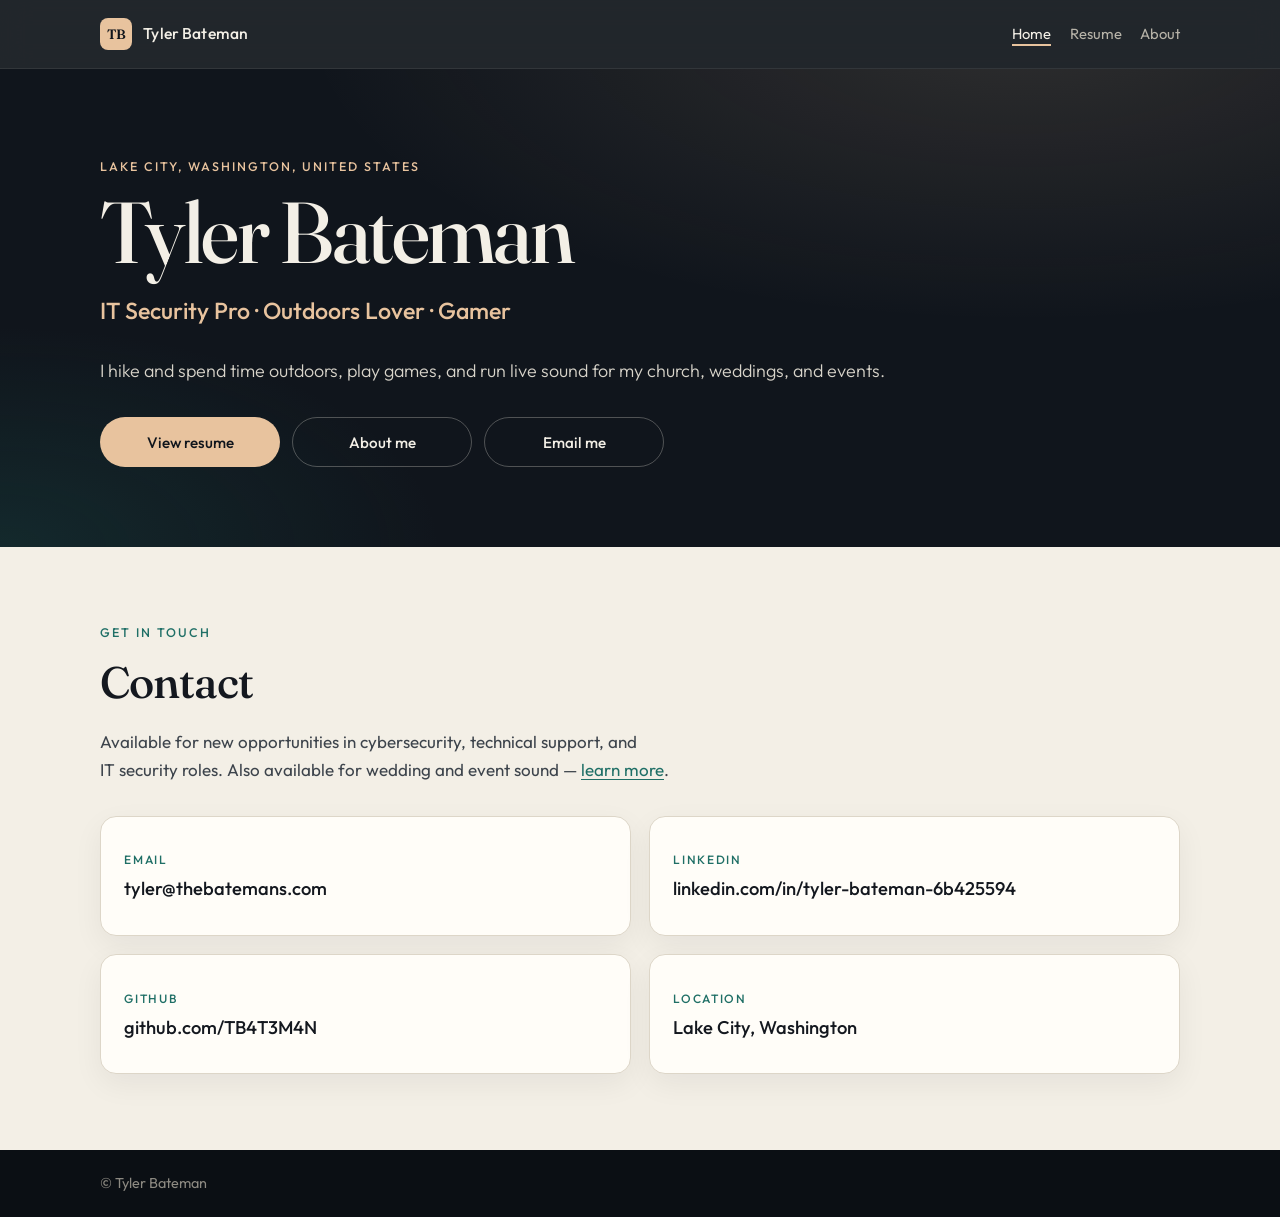
==== index.html @ 8bf33347 "Add files via upload" ====
<!DOCTYPE html>
<html lang="en">
<head>
  <meta charset="UTF-8">
  <meta name="viewport" content="width=device-width, initial-scale=1.0">
  <title>Tyler Bateman — IT Security Pro · Outdoors Lover · Gamer</title>
  <meta name="description" content="Tyler Bateman is an IT security professional in Lake City, Washington. Also available for event and wedding sound.">
  <meta name="author" content="Tyler Bateman">
  <link rel="canonical" href="https://tb4t3m4n.github.io/">
  <meta property="og:title" content="Tyler Bateman — IT Security Pro · Outdoors Lover · Gamer">
  <meta property="og:description" content="IT security professional in Lake City, Washington. Also available for event and wedding sound.">
  <meta property="og:type" content="website">
  <meta property="og:url" content="https://tb4t3m4n.github.io/">
  <link rel="icon" href="data:image/svg+xml,%3Csvg xmlns='http://www.w3.org/2000/svg' viewBox='0 0 64 64'%3E%3Crect width='64' height='64' rx='12' fill='%230f1419'/%3E%3Ctext x='32' y='44' text-anchor='middle' font-family='Georgia,serif' font-size='30' fill='%23e8c39e'%3ETB%3C/text%3E%3C/svg%3E">
  <link rel="preconnect" href="https://fonts.googleapis.com">
  <link rel="preconnect" href="https://fonts.gstatic.com" crossorigin>
  <link href="https://fonts.googleapis.com/css2?family=Fraunces:opsz,wght@9..144,500;9..144,600&family=Outfit:wght@300;400;500;600&display=swap" rel="stylesheet">
  <link rel="stylesheet" href="style.css?v=1">
</head>
<body>
  <a class="skip-link" href="#main">Skip to content</a>

  <div id="site-chrome">
    <noscript>
      <header class="site-header">
        <div class="wrap header-inner">
          <a class="logo" href="./" aria-label="Tyler Bateman, home">
            <span class="logo-mark" aria-hidden="true">TB</span>
            <span class="logo-name">Tyler Bateman</span>
          </a>
          <nav class="nav" aria-label="Primary">
            <a href="./" aria-current="page">Home</a>
            <a href="resume/">Resume</a>
            <a href="about/">About</a>
          </nav>
        </div>
      </header>
      <section class="hero" id="top">
        <div class="wrap">
          <p class="eyebrow">Lake City, Washington, United States</p>
          <h1>Tyler Bateman</h1>
          <p class="tagline">IT Security Pro · Outdoors Lover · Gamer</p>
          <p class="lede">I hike and spend time outdoors, play games, and run live sound for my church, weddings, and events.</p>
          <div class="hero-actions">
            <a class="btn btn-primary" href="resume/">View resume</a>
            <a class="btn btn-ghost" href="about/">About me</a>
            <a class="btn btn-ghost" href="mailto:tyler@thebatemans.com">Email me</a>
          </div>
        </div>
      </section>
    </noscript>
  </div>
  <script src="assets/site.js?v=1"></script>

  <main id="main">
    <section class="section" id="contact">
      <div class="wrap">
        <header class="section-head">
          <p class="eyebrow">Get in touch</p>
          <h2>Contact</h2>
        </header>
        <p class="about-note">Available for new opportunities in cybersecurity, technical support, and IT&nbsp;security roles. Also available for wedding and event sound — <a href="about/#sound">learn more</a>.</p>
        <div class="contact-cards">
          <a class="contact-card" href="mailto:tyler@thebatemans.com">
            <span class="label">Email</span>
            <span class="value">tyler@thebatemans.com</span>
          </a>
          <a class="contact-card" href="https://www.linkedin.com/in/tyler-bateman-6b425594" target="_blank" rel="noopener noreferrer">
            <span class="label">LinkedIn</span>
            <span class="value">linkedin.com/in/tyler-bateman-6b425594</span>
          </a>
          <a class="contact-card" href="https://github.com/TB4T3M4N" target="_blank" rel="noopener noreferrer">
            <span class="label">GitHub</span>
            <span class="value">github.com/TB4T3M4N</span>
          </a>
          <div class="contact-card">
            <span class="label">Location</span>
            <span class="value">Lake City, Washington</span>
          </div>
        </div>
      </div>
    </section>
  </main>

  <footer class="site-footer">
    <div class="wrap">
      <p>© Tyler Bateman</p>
    </div>
  </footer>
</body>
</html>
---- style.css ----
/* Tyler Bateman — personal site */

:root {
  --bg: #f3efe6;
  --bg-elev: #fffdf8;
  --ink: #14181f;
  --muted: #5c625c;
  --line: #ddd6c8;
  --accent: #1f6f66;
  --accent-hover: #15574f;
  --accent-soft: #e4f0ed;
  --hero: #10151c;
  --hero-text: #f3efe6;
  --hero-muted: #b7b3a8;
  --copper: #e8c39e;
  --shadow: 0 10px 30px rgba(16, 21, 28, 0.06);
  --radius: 16px;
  --wrap: 1080px;
  --font: "Outfit", "Segoe UI", sans-serif;
  --display: "Fraunces", "Times New Roman", serif;
}

*,
*::before,
*::after {
  box-sizing: border-box;
}

html {
  scroll-behavior: smooth;
  scroll-padding-top: 4.5rem;
}

body {
  margin: 0;
  font-family: var(--font);
  font-size: 1.0625rem;
  line-height: 1.65;
  color: var(--ink);
  background: var(--bg);
  text-rendering: optimizeLegibility;
  -webkit-font-smoothing: antialiased;
}

img {
  max-width: 100%;
}

a {
  color: var(--accent);
  text-underline-offset: 0.15em;
}

a:hover {
  color: var(--accent-hover);
}

h1, h2, h3, h4 {
  margin: 0;
  line-height: 1.15;
  font-weight: 600;
  letter-spacing: -0.02em;
}

h1, h2 {
  font-family: var(--display);
  font-weight: 500;
}

ul {
  margin: 0;
  padding: 0;
}

.skip-link {
  position: absolute;
  left: 1rem;
  top: -4rem;
  z-index: 100;
  background: var(--copper);
  color: var(--hero);
  padding: 0.5rem 0.85rem;
  border-radius: 8px;
  font-weight: 600;
  text-decoration: none;
}

.skip-link:focus {
  top: 1rem;
}

.wrap {
  width: min(var(--wrap), calc(100% - 2.5rem));
  margin-inline: auto;
}

/* Header */

.site-header {
  position: sticky;
  top: 0;
  z-index: 20;
  background: color-mix(in srgb, var(--hero) 92%, transparent);
  backdrop-filter: blur(14px);
  border-bottom: 1px solid rgba(243, 239, 230, 0.08);
}

.header-inner {
  display: flex;
  align-items: center;
  justify-content: space-between;
  gap: 1.5rem;
  min-height: 4.25rem;
}

.logo {
  display: flex;
  align-items: center;
  gap: 0.7rem;
  color: var(--hero-text);
  text-decoration: none;
  font-weight: 500;
}

.logo:hover {
  color: var(--copper);
}

.logo-mark {
  display: grid;
  place-items: center;
  width: 2rem;
  height: 2rem;
  border-radius: 8px;
  background: var(--copper);
  color: var(--hero);
  font-family: var(--display);
  font-size: 0.85rem;
  font-weight: 600;
  letter-spacing: 0;
}

.logo-name {
  font-size: 0.98rem;
  letter-spacing: 0.01em;
}

.nav {
  display: flex;
  flex-wrap: wrap;
  justify-content: flex-end;
  gap: 0.2rem 1.15rem;
}

.nav a {
  color: var(--hero-muted);
  text-decoration: none;
  font-size: 0.92rem;
  font-weight: 400;
}

.nav a:hover,
.nav a:focus-visible {
  color: var(--hero-text);
}

/* Hero */

.hero {
  background:
    radial-gradient(1200px 500px at 80% -10%, rgba(232, 195, 158, 0.14), transparent 60%),
    radial-gradient(800px 400px at 0% 100%, rgba(31, 111, 102, 0.22), transparent 55%),
    var(--hero);
  color: var(--hero-text);
  padding: 5.5rem 0 5rem;
}
.eyebrow {
  margin: 0 0 0.85rem;
  font-size: 0.78rem;
  letter-spacing: 0.16em;
  text-transform: uppercase;
  font-weight: 500;
  color: var(--accent);
}

.hero .eyebrow {
  color: var(--copper);
}

.hero h1 {
  font-size: clamp(3rem, 8vw, 5.4rem);
  font-weight: 500;
  letter-spacing: -0.03em;
  line-height: 0.95;
}

.title {
  margin: 1.15rem 0 0.2rem;
  font-size: clamp(1.15rem, 2.4vw, 1.45rem);
  font-weight: 500;
  color: var(--hero-text);
}

.org {
  margin: 0;
  color: var(--hero-muted);
  font-size: 1.05rem;
}

.lede {
  margin: 1.6rem 0 0;
  max-width: 52rem;
  color: #d8d4ca;
  font-size: 1.12rem;
  font-weight: 300;
}

.hero-actions {
  display: flex;
  flex-wrap: wrap;
  gap: 0.75rem;
  margin-top: 2rem;
}

.btn {
  display: inline-flex;
  align-items: center;
  justify-content: center;
  padding: 0.72rem 1.2rem;
  border-radius: 999px;
  text-decoration: none;
  font-weight: 500;
  font-size: 0.95rem;
  transition: transform 0.15s ease, background 0.15s ease, color 0.15s ease, border-color 0.15s ease;
}

.btn:hover {
  transform: translateY(-1px);
}

.btn-primary {
  background: var(--copper);
  color: var(--hero);
}

.btn-primary:hover,
.btn-primary:focus-visible {
  background: #f0d3b6;
  color: var(--hero);
}

.btn-ghost {
  background: transparent;
  color: var(--hero-text);
  border: 1px solid rgba(243, 239, 230, 0.28);
}

.btn-ghost:hover,
.btn-ghost:focus-visible {
  border-color: var(--copper);
  color: var(--copper);
}

/* Sections */

.section {
  padding: 4.75rem 0;
}

.section-alt {
  background: #ece7dc;
}

.section-head {
  margin-bottom: 2.25rem;
}

.section-head h2 {
  font-size: clamp(2rem, 4vw, 2.75rem);
}

.section-head .eyebrow {
  color: var(--accent);
}

/* Experience */

.employer + .employer {
  margin-top: 3.25rem;
  padding-top: 3.25rem;
  border-top: 1px solid var(--line);
}

.employer > h3 {
  font-family: var(--font);
  font-size: 0.82rem;
  letter-spacing: 0.14em;
  text-transform: uppercase;
  color: var(--accent);
  margin-bottom: 1.5rem;
  font-weight: 600;
}

.role + .role {
  margin-top: 2rem;
  padding-top: 2rem;
  border-top: 1px dashed var(--line);
}

.role-meta {
  display: flex;
  flex-wrap: wrap;
  align-items: baseline;
  justify-content: space-between;
  gap: 0.35rem 1.25rem;
  margin-bottom: 0.7rem;
}

.role h4 {
  font-family: var(--font);
  font-size: 1.2rem;
  font-weight: 600;
}

.dates {
  margin: 0;
  color: var(--muted);
  font-size: 0.92rem;
  font-variant-numeric: tabular-nums;
}

.role ul {
  padding-left: 1.15rem;
  color: #2d3338;
}

.role li + li {
  margin-top: 0.4rem;
}

.role li::marker {
  color: var(--accent);
}

/* Skills */

.skill-grid {
  display: grid;
  grid-template-columns: repeat(2, minmax(0, 1fr));
  gap: 1.15rem;
}

.skill-card {
  background: var(--bg-elev);
  border: 1px solid var(--line);
  border-radius: var(--radius);
  padding: 1.4rem 1.35rem 1.25rem;
  box-shadow: var(--shadow);
}

.skill-card h3 {
  font-family: var(--font);
  font-size: 1.05rem;
  margin-bottom: 0.95rem;
}

.tags {
  display: flex;
  flex-wrap: wrap;
  gap: 0.45rem;
  list-style: none;
}

.tags li {
  background: var(--accent-soft);
  color: #164e48;
  border-radius: 999px;
  padding: 0.28rem 0.7rem;
  font-size: 0.85rem;
  font-weight: 500;
}

/* Certifications */

.cert-list {
  list-style: none;
  display: grid;
  gap: 1rem;
}

.cert {
  display: flex;
  flex-wrap: wrap;
  justify-content: space-between;
  gap: 0.75rem 1.5rem;
  background: var(--bg-elev);
  border: 1px solid var(--line);
  border-radius: var(--radius);
  padding: 1.35rem 1.5rem;
  box-shadow: var(--shadow);
}

.cert h3 {
  font-family: var(--font);
  font-size: 1.15rem;
}

.cert p {
  margin: 0.25rem 0 0;
  color: var(--muted);
}

.cert-meta {
  display: flex;
  flex-direction: column;
  align-items: flex-end;
  gap: 0.2rem;
  color: var(--muted);
  font-size: 0.92rem;
  text-align: right;
}

.cert-id {
  font-variant-numeric: tabular-nums;
  color: #3d444c;
}

/* Education */

.edu {
  background: var(--bg-elev);
  border: 1px solid var(--line);
  border-radius: var(--radius);
  padding: 1.6rem 1.6rem 1.45rem;
  box-shadow: var(--shadow);
}

.edu h3 {
  font-family: var(--font);
  font-size: 1.25rem;
}

.edu-degree {
  margin: 0.45rem 0 0.15rem;
  font-size: 1.05rem;
}

.edu .dates {
  margin-bottom: 0.85rem;
}

.edu-honors {
  margin: 0;
  padding-top: 0.85rem;
  border-top: 1px solid var(--line);
  color: #2d3338;
}

/* Contact */

.contact {
  background: var(--hero);
  color: var(--hero-text);
  padding-bottom: 5rem;
}

.contact .eyebrow {
  color: var(--copper);
}

.contact-copy {
  margin: -1rem 0 1.75rem;
  color: var(--hero-muted);
  font-size: 1.1rem;
}

.contact-list {
  list-style: none;
  display: grid;
  gap: 1.15rem;
  max-width: 36rem;
}

.contact-list .label {
  display: block;
  font-size: 0.75rem;
  letter-spacing: 0.14em;
  text-transform: uppercase;
  color: var(--hero-muted);
  margin-bottom: 0.15rem;
}

.contact-list a,
.contact-list span:not(.label) {
  color: var(--hero-text);
  text-decoration: none;
  font-size: 1.15rem;
}

.contact-list a:hover,
.contact-list a:focus-visible {
  color: var(--copper);
  text-decoration: underline;
}

.site-footer {
  background: #0b0f14;
  color: #8d8a82;
  padding: 1.35rem 0;
  font-size: 0.9rem;
}

.site-footer p {
  margin: 0;
}

/* Responsive */

@media (max-width: 760px) {
  .wrap {
    width: min(var(--wrap), calc(100% - 1.6rem));
  }

  .header-inner {
    flex-direction: column;
    align-items: flex-start;
    padding: 0.85rem 0 0.95rem;
    gap: 0.65rem;
    min-height: 0;
  }

  .nav {
    justify-content: flex-start;
    gap: 0.15rem 0.9rem;
  }

  .hero {
    padding: 3.25rem 0 3.5rem;
  }

  .section {
    padding: 3.25rem 0;
  }

  .skill-grid {
    grid-template-columns: 1fr;
  }

  .cert,
  .cert-meta {
    align-items: flex-start;
    text-align: left;
  }
}

@media (prefers-reduced-motion: reduce) {
  html {
    scroll-behavior: auto;
  }

  .btn {
    transition: none;
  }
}

@media print {
  .site-header,
  .hero-actions,
  .skip-link {
    display: none;
  }

  body,
  .hero,
  .contact,
  .site-footer,
  .section-alt {
    background: white;
    color: black;
  }

  a {
    color: black;
  }
}


/* Nav: current page */

.nav a[aria-current="page"] {
  color: var(--hero-text);
  box-shadow: inset 0 -2px 0 var(--copper);
}

/* Home contact cards */

.contact-cards {
  display: grid;
  grid-template-columns: repeat(2, minmax(0, 1fr));
  gap: 1.15rem;
}

.contact-card {
  display: flex;
  flex-direction: column;
  justify-content: center;
  min-height: 7.5rem;
  background: var(--bg-elev);
  border: 1px solid var(--line);
  border-radius: var(--radius);
  padding: 1.4rem 1.45rem;
  box-shadow: var(--shadow);
  text-decoration: none;
  color: var(--ink);
}

a.contact-card:hover,
a.contact-card:focus-visible {
  border-color: var(--accent);
  color: var(--ink);
  transform: translateY(-2px);
  transition: transform 0.15s ease, border-color 0.15s ease;
}

.contact-card .label {
  display: block;
  font-size: 0.75rem;
  letter-spacing: 0.14em;
  text-transform: uppercase;
  color: var(--accent);
  font-weight: 500;
  margin-bottom: 0.45rem;
}

.contact-card .value {
  font-size: 1.15rem;
  font-weight: 500;
  line-height: 1.35;
  word-break: break-word;
}


/* About placeholders */

.placeholder-grid {
  display: grid;
  grid-template-columns: repeat(2, minmax(0, 1fr));
  gap: 1.15rem;
}

.placeholder-card {
  background: var(--bg-elev);
  border: 1.5px dashed #c8bfae;
  border-radius: var(--radius);
  padding: 1.4rem 1.45rem;
  min-height: 8rem;
}

.placeholder-card .label {
  display: inline-block;
  font-size: 0.72rem;
  letter-spacing: 0.14em;
  text-transform: uppercase;
  color: #8a7f6c;
  font-weight: 600;
  margin-bottom: 0.7rem;
}

.placeholder-card h3 {
  font-family: var(--font);
  font-size: 1.15rem;
  margin-bottom: 0.4rem;
}

.placeholder-card p {
  margin: 0;
  color: var(--muted);
}

.about-note {
  margin: -1rem 0 2rem;
  max-width: 38rem;
  color: #3d444c;
}

@media (max-width: 760px) {
  .contact-cards,
  .placeholder-grid {
    grid-template-columns: 1fr;
  }
}


/* Home sound line */

.sound-line {
  margin: 1.25rem 0 0;
  max-width: 48rem;
  color: var(--copper);
  font-size: 1.05rem;
  font-weight: 400;
}

.sound-line a {
  color: var(--copper);
}

.sound-line a:hover,
.sound-line a:focus-visible {
  color: #f0d3b6;
}

/* Event sound callout */

.sound-callout {
  background:
    radial-gradient(800px 320px at 100% 0%, rgba(232, 195, 158, 0.16), transparent 60%),
    radial-gradient(600px 280px at 0% 100%, rgba(31, 111, 102, 0.28), transparent 55%),
    var(--hero);
  color: var(--hero-text);
  border-radius: calc(var(--radius) + 4px);
  padding: 2.5rem 2.15rem;
}

.sound-callout .eyebrow {
  color: var(--copper);
}

.sound-callout h2 {
  font-size: clamp(2rem, 4vw, 2.75rem);
  margin: 0 0 1rem;
}

.sound-callout p {
  margin: 0 0 1.6rem;
  max-width: 36rem;
  color: #d8d4ca;
  font-size: 1.12rem;
  font-weight: 300;
}

/* Real hobby cards */

.hobby-grid {
  display: grid;
  grid-template-columns: repeat(2, minmax(0, 1fr));
  gap: 1.15rem;
}

.hobby-card {
  background: var(--bg-elev);
  border: 1px solid var(--line);
  border-radius: var(--radius);
  padding: 1.4rem 1.45rem 1.3rem;
  box-shadow: var(--shadow);
}

.hobby-card h3 {
  font-family: var(--font);
  font-size: 1.15rem;
  margin-bottom: 0.45rem;
}

.hobby-card p {
  margin: 0;
  color: #2d3338;
}

@media (max-width: 760px) {
  .hobby-grid {
    grid-template-columns: 1fr;
  }

  .sound-callout {
    padding: 1.75rem 1.25rem;
  }
}


/* Shared hero: personal tagline (not a job title) and fixed button slots */

.hero .tagline,
.hero .title {
  margin: 1.15rem 0 0;
  font-size: clamp(1.15rem, 2.4vw, 1.45rem);
  font-weight: 500;
  color: var(--copper);
}

.hero .org {
  display: none;
}

.hero-actions {
  display: grid;
  grid-template-columns: repeat(3, minmax(0, 11.25rem));
  justify-content: start;
  align-items: stretch;
  gap: 0.75rem;
  margin-top: 2rem;
}

.hero-actions .btn {
  width: 100%;
  min-height: 2.75rem;
}

@media (max-width: 760px) {
  .hero-actions {
    grid-template-columns: 1fr;
    max-width: 16rem;
  }
}
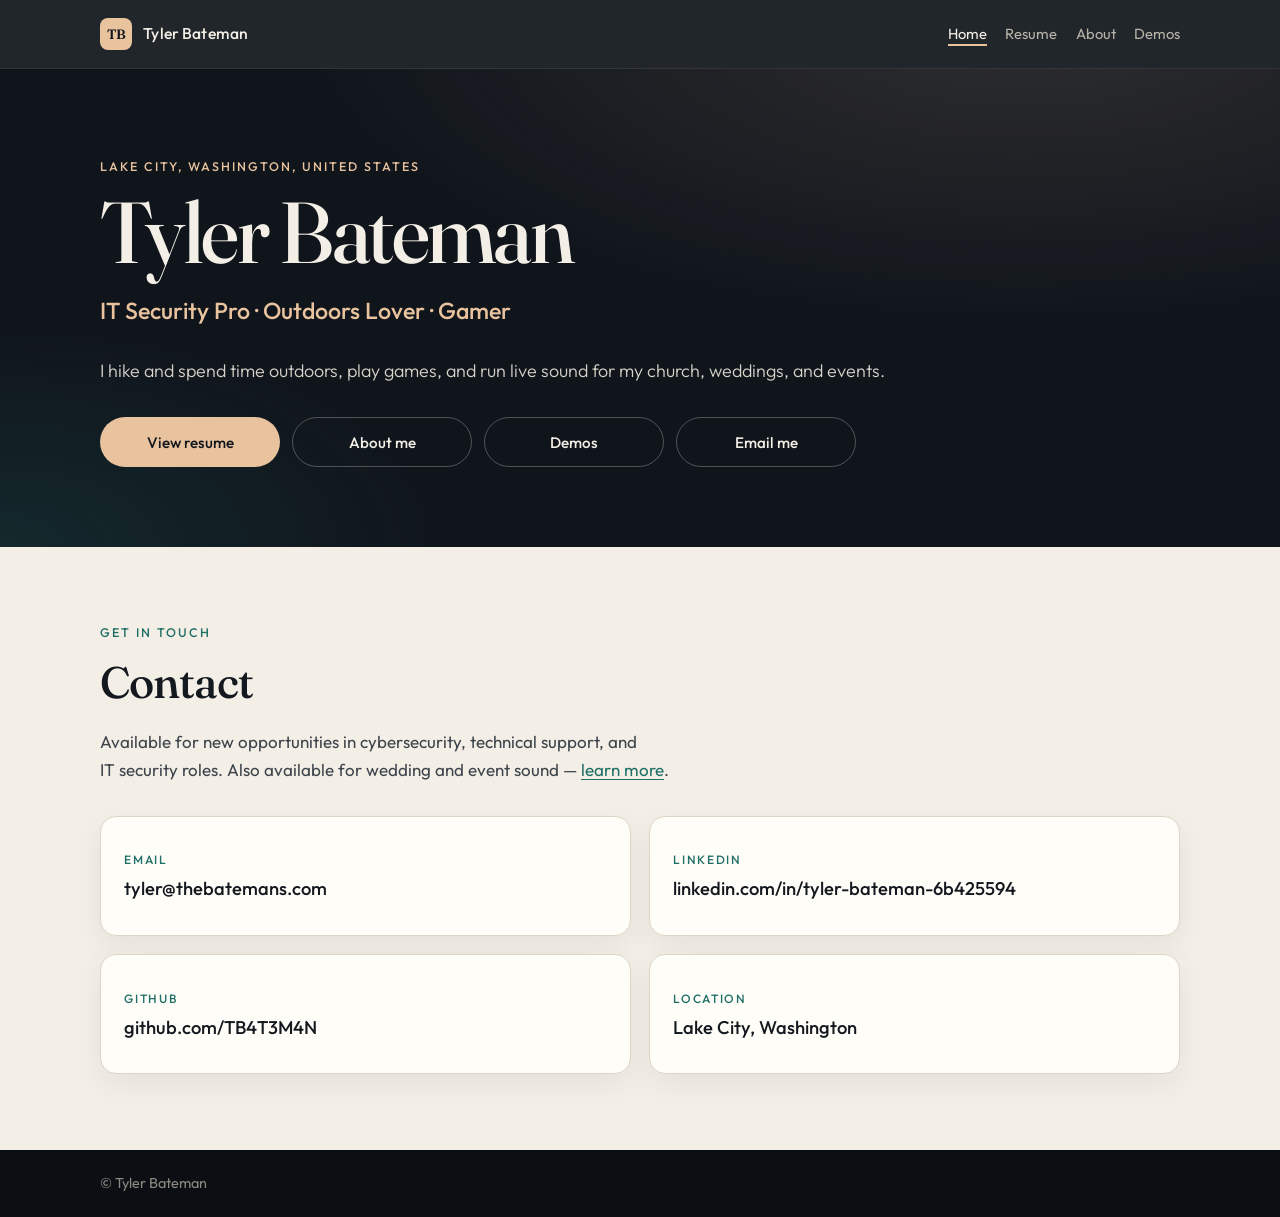
==== commit e535da24: "Add files via upload" ====
--- a/index.html
+++ b/index.html
@@ -15,7 +15,7 @@
   <link rel="preconnect" href="https://fonts.googleapis.com">
   <link rel="preconnect" href="https://fonts.gstatic.com" crossorigin>
   <link href="https://fonts.googleapis.com/css2?family=Fraunces:opsz,wght@9..144,500;9..144,600&family=Outfit:wght@300;400;500;600&display=swap" rel="stylesheet">
-  <link rel="stylesheet" href="style.css?v=1">
+  <link rel="stylesheet" href="style.css?v=2">
 </head>
 <body>
   <a class="skip-link" href="#main">Skip to content</a>
@@ -32,6 +32,7 @@
             <a href="./" aria-current="page">Home</a>
             <a href="resume/">Resume</a>
             <a href="about/">About</a>
+            <a href="demos/">Demos</a>
           </nav>
         </div>
       </header>
@@ -44,13 +45,14 @@
           <div class="hero-actions">
             <a class="btn btn-primary" href="resume/">View resume</a>
             <a class="btn btn-ghost" href="about/">About me</a>
+            <a class="btn btn-ghost" href="demos/">Demos</a>
             <a class="btn btn-ghost" href="mailto:tyler@thebatemans.com">Email me</a>
           </div>
         </div>
       </section>
     </noscript>
   </div>
-  <script src="assets/site.js?v=1"></script>
+  <script src="assets/site.js?v=2"></script>
 
   <main id="main">
     <section class="section" id="contact">
--- a/style.css
+++ b/style.css
@@ -793,7 +793,7 @@
 
 .hero-actions {
   display: grid;
-  grid-template-columns: repeat(3, minmax(0, 11.25rem));
+  grid-template-columns: repeat(4, minmax(0, 11.25rem));
   justify-content: start;
   align-items: stretch;
   gap: 0.75rem;
@@ -805,9 +805,340 @@
   min-height: 2.75rem;
 }
 
+/* Never wrap as 3+1; jump from four slots to a 2×2, then a single column. */
+@media (max-width: 860px) {
+  .hero-actions {
+    grid-template-columns: repeat(2, minmax(0, 11.25rem));
+  }
+}
+
+@media (max-width: 420px) {
+  .hero-actions {
+    grid-template-columns: minmax(0, 11.25rem);
+  }
+}
+
+
+/* Demos page */
+
+.demos-intro {
+  margin: -1rem 0 2rem;
+  max-width: 40rem;
+  color: #3d444c;
+}
+
+.project-grid {
+  display: grid;
+  grid-template-columns: repeat(2, minmax(0, 1fr));
+  gap: 1.15rem;
+}
+
+.project-card {
+  display: flex;
+  flex-direction: column;
+  align-items: flex-start;
+  gap: 0.35rem;
+  background: var(--bg-elev);
+  border: 1px solid var(--line);
+  border-radius: var(--radius);
+  padding: 1.3rem 1.35rem 1.25rem;
+  box-shadow: var(--shadow);
+  text-decoration: none;
+  color: var(--ink);
+  min-height: 11rem;
+}
+
+a.project-card:hover,
+a.project-card:focus-visible {
+  border-color: var(--accent);
+  color: var(--ink);
+  transform: translateY(-2px);
+  transition: transform 0.15s ease, border-color 0.15s ease;
+}
+
+.project-card h3 {
+  font-family: var(--font);
+  font-size: 1.15rem;
+  margin: 0.15rem 0 0;
+}
+
+.project-card p {
+  margin: 0;
+  color: #2d3338;
+}
+
+.project-repo {
+  font-size: 0.85rem;
+  color: var(--muted) !important;
+  font-variant-numeric: tabular-nums;
+}
+
+.project-pending {
+  margin-top: auto !important;
+  padding-top: 0.7rem;
+  font-size: 0.85rem;
+  color: var(--muted) !important;
+}
+
+.project-badge {
+  display: inline-block;
+  font-size: 0.72rem;
+  letter-spacing: 0.12em;
+  text-transform: uppercase;
+  font-weight: 600;
+  border-radius: 999px;
+  padding: 0.2rem 0.6rem;
+}
+
+.project-badge.is-live {
+  background: var(--accent-soft);
+  color: #164e48;
+}
+
+.project-badge.is-soon {
+  background: #ece7dc;
+  color: #6a6256;
+}
+
+.demo-panel {
+  background: var(--bg-elev);
+  border: 1px solid var(--line);
+  border-radius: var(--radius);
+  padding: 1.5rem 1.45rem 1.4rem;
+  box-shadow: var(--shadow);
+  margin-bottom: 1.25rem;
+}
+
+.demo-panel h3 {
+  font-family: var(--font);
+  font-size: 1.25rem;
+  margin: 0 0 0.45rem;
+}
+
+.demo-shows {
+  margin: 0 0 1rem;
+  color: #3d444c;
+  max-width: 42rem;
+}
+
+.demo-privacy {
+  margin: 0 0 1.1rem;
+  font-size: 0.9rem;
+  color: var(--muted);
+}
+
+.demo-source {
+  margin: 1rem 0 0;
+  font-size: 0.92rem;
+}
+
+.demo-source .is-soon-text {
+  color: var(--muted);
+}
+
+.demo-actions {
+  display: flex;
+  flex-wrap: wrap;
+  gap: 0.55rem;
+  margin: 0 0 0.85rem;
+}
+
+.demo-panel textarea,
+.demo-panel input[type="text"],
+.demo-panel input[type="password"],
+.demo-panel input[type="number"] {
+  width: 100%;
+  max-width: 40rem;
+  font: inherit;
+  font-size: 0.95rem;
+  padding: 0.7rem 0.8rem;
+  border: 1px solid var(--line);
+  border-radius: 10px;
+  background: #fffdf8;
+  color: var(--ink);
+}
+
+.demo-panel textarea {
+  min-height: 10rem;
+  font-family: ui-monospace, "Cascadia Code", "Segoe UI Mono", monospace;
+  font-size: 0.85rem;
+  line-height: 1.45;
+  resize: vertical;
+}
+
+.demo-panel label {
+  display: block;
+  font-size: 0.82rem;
+  font-weight: 500;
+  margin: 0 0 0.35rem;
+}
+
+.demo-field + .demo-field {
+  margin-top: 0.85rem;
+}
+
+.demo-inline {
+  display: flex;
+  flex-wrap: wrap;
+  gap: 0.85rem 1.25rem;
+  align-items: flex-end;
+  margin-bottom: 0.85rem;
+}
+
+.demo-inline .demo-field {
+  flex: 1 1 10rem;
+  margin: 0;
+}
+
+.demo-units {
+  display: flex;
+  gap: 0.85rem;
+  align-items: center;
+  font-size: 0.95rem;
+}
+
+.demo-units label {
+  display: inline-flex;
+  align-items: center;
+  gap: 0.3rem;
+  margin: 0;
+  font-weight: 400;
+  font-size: inherit;
+}
+
+.demo-output {
+  margin-top: 1rem;
+  padding-top: 1rem;
+  border-top: 1px solid var(--line);
+}
+
+.demo-pills,
+.demo-actions,
+.demo-chips {
+  display: flex;
+  flex-wrap: wrap;
+  gap: 0.45rem;
+}
+
+.demo-pill {
+  display: inline-flex;
+  align-items: center;
+  border-radius: 999px;
+  padding: 0.28rem 0.7rem;
+  font-size: 0.85rem;
+  font-weight: 600;
+}
+
+.demo-pill-ok { background: var(--accent-soft); color: #164e48; }
+.demo-pill-bad { background: #f3d6d1; color: #6b2218; }
+.demo-pill-warn { background: #f3e6c8; color: #6a4b10; }
+.demo-pill-muted { background: #ece7dc; color: #5c625c; }
+
+.demo-kv {
+  list-style: none;
+  margin: 0.85rem 0 0;
+  padding: 0;
+  display: grid;
+  gap: 0.4rem;
+}
+
+.demo-kv strong {
+  display: inline-block;
+  min-width: 9rem;
+  color: var(--muted);
+  font-weight: 500;
+  font-size: 0.85rem;
+  letter-spacing: 0.04em;
+  text-transform: uppercase;
+}
+
+.demo-flags {
+  margin: 0.9rem 0 0;
+  padding-left: 1.15rem;
+  color: #6b2218;
+}
+
+.demo-flag-title {
+  margin: 0.9rem 0 0.3rem;
+  font-weight: 600;
+}
+
+.demo-ok { margin: 0.9rem 0 0; color: #164e48; }
+.demo-error { margin: 0; color: #6b2218; }
+.demo-note { margin: 0.75rem 0 0; font-size: 0.9rem; color: var(--muted); }
+.demo-grade { margin: 0 0 0.6rem; }
+
+.demo-chip {
+  border: 1px solid var(--line);
+  background: #fffdf8;
+  color: var(--ink);
+  border-radius: 999px;
+  padding: 0.35rem 0.75rem;
+  font: inherit;
+  font-size: 0.82rem;
+  cursor: pointer;
+  text-align: left;
+}
+
+.demo-chip:hover,
+.demo-chip:focus-visible {
+  border-color: var(--accent);
+  color: var(--accent-hover);
+}
+
+.demo-table-wrap {
+  overflow-x: auto;
+}
+
+.demo-table {
+  width: 100%;
+  border-collapse: collapse;
+  font-size: 0.88rem;
+}
+
+.demo-table th,
+.demo-table td {
+  text-align: left;
+  padding: 0.4rem 0.55rem;
+  border-bottom: 1px solid var(--line);
+  vertical-align: top;
+  font-variant-numeric: tabular-nums;
+}
+
+.demo-table th {
+  font-weight: 600;
+  font-size: 0.75rem;
+  letter-spacing: 0.06em;
+  text-transform: uppercase;
+  color: var(--muted);
+}
+
 @media (max-width: 760px) {
-  .hero-actions {
+  .project-grid {
     grid-template-columns: 1fr;
-    max-width: 16rem;
-  }
-}
+  }
+
+  .demo-kv strong {
+    display: block;
+    min-width: 0;
+    margin-bottom: 0.1rem;
+  }
+}
+
+.demo-panel .btn {
+  border: 0;
+  cursor: pointer;
+  font-family: inherit;
+}
+
+.demo-panel .btn-ghost {
+  background: #fffdf8;
+  color: var(--ink);
+  border: 1px solid var(--line);
+}
+
+.demo-panel .btn-ghost:hover,
+.demo-panel .btn-ghost:focus-visible {
+  border-color: var(--accent);
+  color: var(--accent-hover);
+}
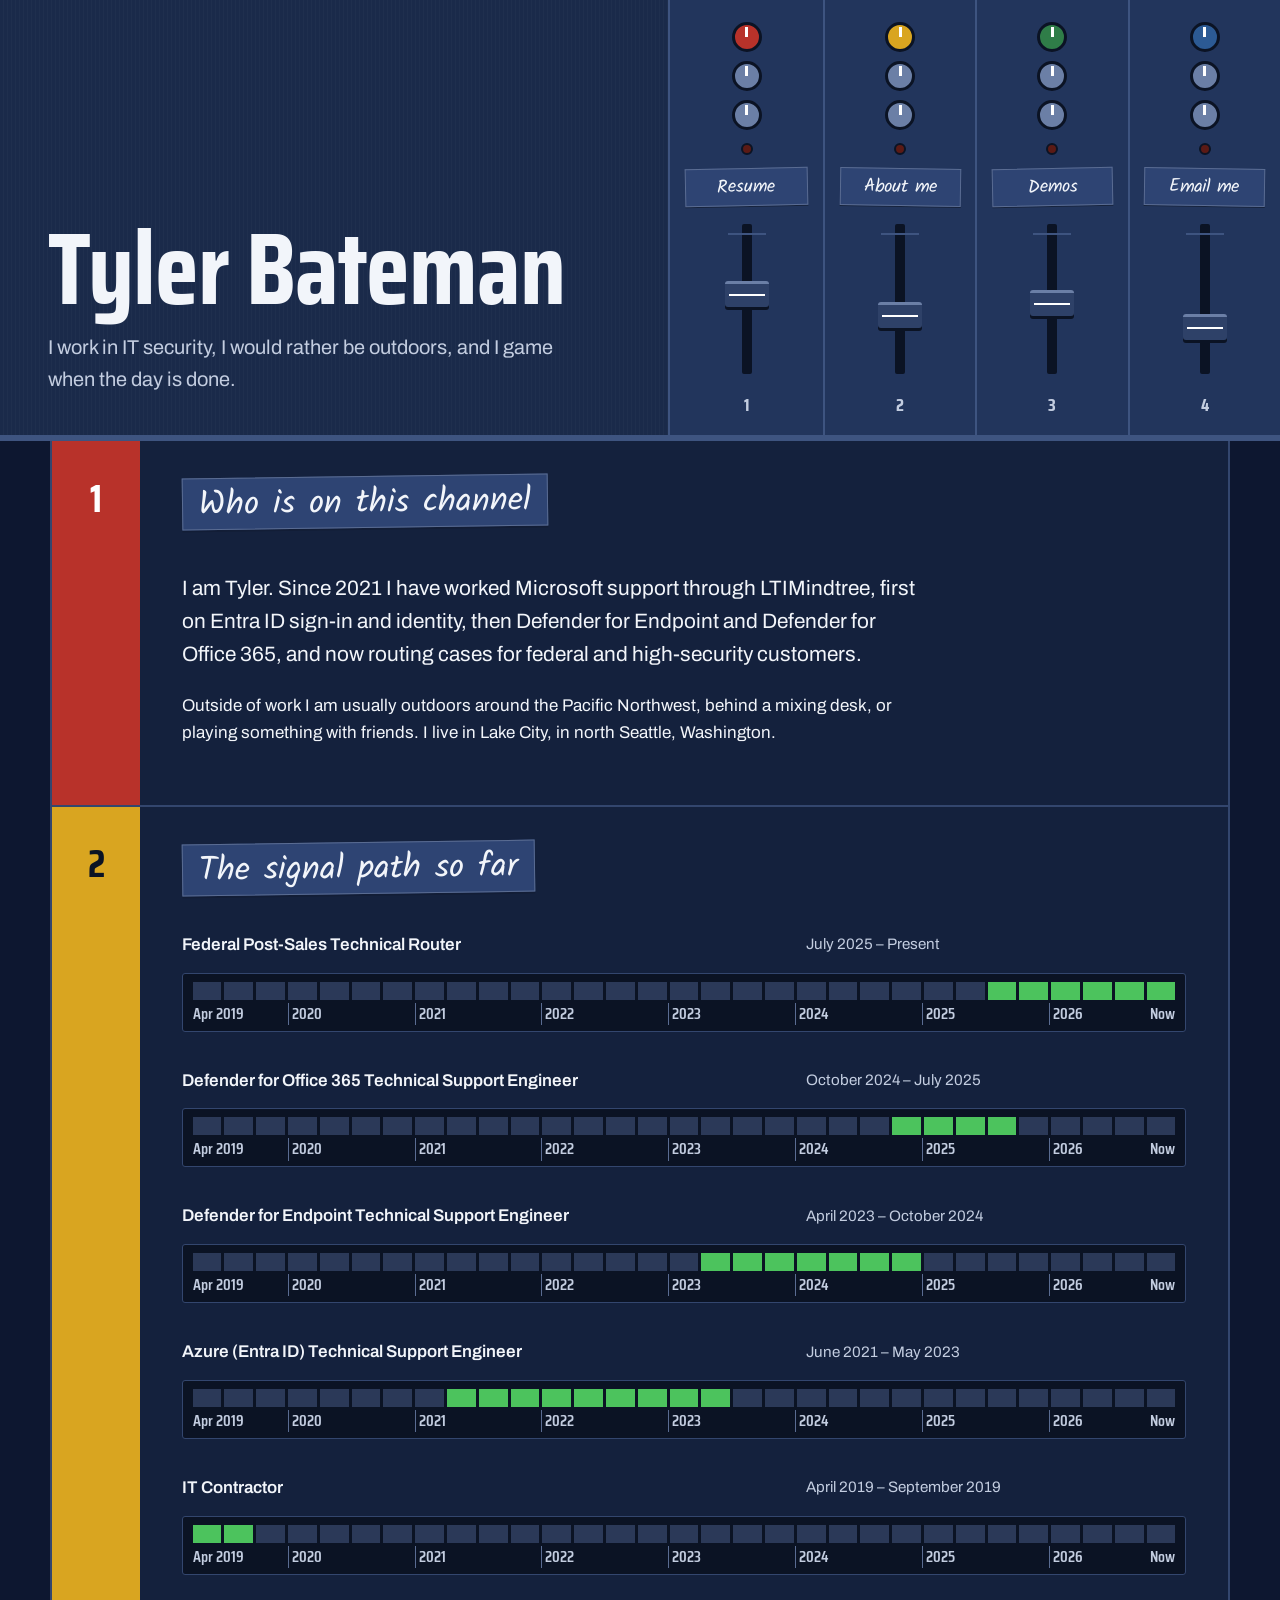
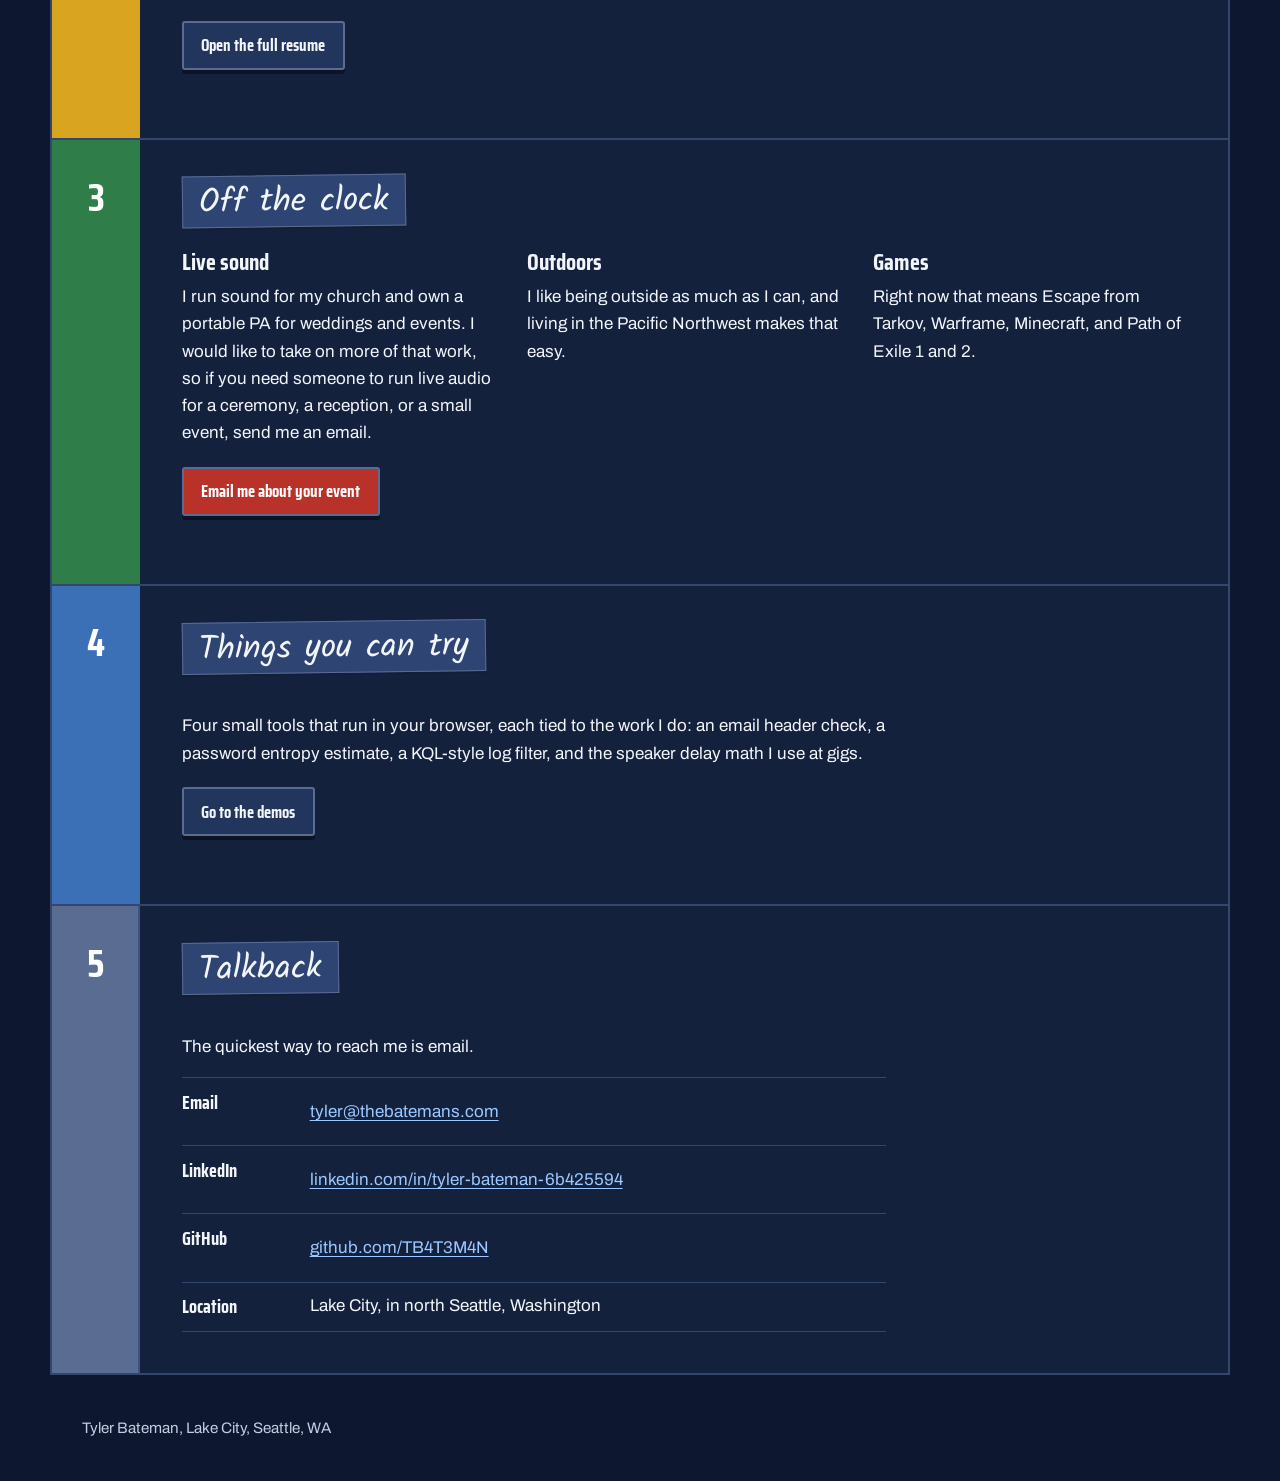
==== commit c80ce5cb: "Add files via upload" ====
--- a/index.html
+++ b/index.html
@@ -1,93 +1,82 @@
 <!DOCTYPE html>
 <html lang="en">
 <head>
-  <meta charset="UTF-8">
-  <meta name="viewport" content="width=device-width, initial-scale=1.0">
-  <title>Tyler Bateman — IT Security Pro · Outdoors Lover · Gamer</title>
-  <meta name="description" content="Tyler Bateman is an IT security professional in Lake City, Washington. Also available for event and wedding sound.">
-  <meta name="author" content="Tyler Bateman">
-  <link rel="canonical" href="https://tb4t3m4n.github.io/">
-  <meta property="og:title" content="Tyler Bateman — IT Security Pro · Outdoors Lover · Gamer">
-  <meta property="og:description" content="IT security professional in Lake City, Washington. Also available for event and wedding sound.">
-  <meta property="og:type" content="website">
-  <meta property="og:url" content="https://tb4t3m4n.github.io/">
-  <link rel="icon" href="data:image/svg+xml,%3Csvg xmlns='http://www.w3.org/2000/svg' viewBox='0 0 64 64'%3E%3Crect width='64' height='64' rx='12' fill='%230f1419'/%3E%3Ctext x='32' y='44' text-anchor='middle' font-family='Georgia,serif' font-size='30' fill='%23e8c39e'%3ETB%3C/text%3E%3C/svg%3E">
-  <link rel="preconnect" href="https://fonts.googleapis.com">
-  <link rel="preconnect" href="https://fonts.gstatic.com" crossorigin>
-  <link href="https://fonts.googleapis.com/css2?family=Fraunces:opsz,wght@9..144,500;9..144,600&family=Outfit:wght@300;400;500;600&display=swap" rel="stylesheet">
-  <link rel="stylesheet" href="style.css?v=2">
+<meta charset="UTF-8">
+<meta name="viewport" content="width=device-width, initial-scale=1">
+<title>Tyler Bateman, IT security, live sound, and the outdoors</title>
+<meta name="description" content="Tyler Bateman works in IT security support in Lake City, Seattle, and runs live sound for church, weddings, and events.">
+<meta name="author" content="Tyler Bateman">
+<link rel="canonical" href="https://tb4t3m4n.github.io/">
+<meta property="og:title" content="Tyler Bateman, IT security, live sound, and the outdoors">
+<meta property="og:description" content="Tyler Bateman works in IT security support in Lake City, Seattle, and runs live sound for church, weddings, and events.">
+<meta property="og:type" content="website">
+<meta property="og:url" content="https://tb4t3m4n.github.io/">
+<link rel="icon" href="data:image/svg+xml,%3Csvg xmlns='http://www.w3.org/2000/svg' viewBox='0 0 64 64'%3E%3Crect width='64' height='64' fill='%2314213d'/%3E%3Ctext x='32' y='43' text-anchor='middle' font-family='Verdana,sans-serif' font-weight='700' font-size='28' fill='%23f2f5fa'%3ETB%3C/text%3E%3C/svg%3E">
+<link rel="preconnect" href="https://fonts.googleapis.com">
+<link rel="preconnect" href="https://fonts.gstatic.com" crossorigin>
+<link href="https://fonts.googleapis.com/css2?family=Archivo:wght@400;600&family=Saira+Condensed:wght@600;700&family=Kalam:wght@700&display=swap" rel="stylesheet">
+<link rel="stylesheet" href="style.css?v=3">
 </head>
 <body>
-  <a class="skip-link" href="#main">Skip to content</a>
+<a class="skip" href="#main">Skip to content</a>
+<div id="console" data-root="">
+  <noscript>
+    <header class="desk"><div class="plate"><p class="plate-name"><a href="">Tyler Bateman</a></p><p class="plate-line">I work in IT security, I would rather be outdoors, and I game when the day is done.</p></div>
+    <nav class="strips" aria-label="Primary"><a class="strip" href="resume/">Resume</a> <a class="strip" href="about/">About me</a> <a class="strip" href="demos/">Demos</a> <a class="strip" href="mailto:tyler@thebatemans.com">Email me</a></nav></header>
+  </noscript>
+</div>
+<script src="assets/console.js?v=3"></script>
+<script src="assets/timeline.js?v=3" defer></script>
+<main id="main" class="board">
+<section class="chan" id="intro" aria-labelledby="h-intro">
+  <div class="chan-num cap-red" aria-hidden="true">1</div>
+  <div class="chan-body">
+    <h2 class="tape" id="h-intro">Who is on this channel</h2>
+    
+ <p class="big">I am Tyler. Since 2021 I have worked Microsoft support through LTIMindtree, first on Entra ID sign-in and identity, then Defender for Endpoint and Defender for Office 365, and now routing cases for federal and high-security customers.</p>
+ <p>Outside of work I am usually outdoors around the Pacific Northwest, behind a mixing desk, or playing something with friends. I live in Lake City, in north Seattle, Washington.</p>
+  </div>
+</section><section class="chan" id="work" aria-labelledby="h-work">
+  <div class="chan-num cap-yellow" aria-hidden="true">2</div>
+  <div class="chan-body">
+    <h2 class="tape" id="h-work">The signal path so far</h2>
+    
+ <ul class="role-short"><li><span class="rs-title">Federal Post-Sales Technical Router</span><span class="rs-dates">July 2025 – Present</span><div class="tl" role="img" data-start="2025-07" data-end="present" aria-label="Career timeline from April 2019 to now, with July 2025 to now lit for this role."></div></li><li><span class="rs-title">Defender for Office 365 Technical Support Engineer</span><span class="rs-dates">October 2024 – July 2025</span><div class="tl" role="img" data-start="2024-10" data-end="2025-07" aria-label="Career timeline from April 2019 to now, with October 2024 to July 2025 lit for this role."></div></li><li><span class="rs-title">Defender for Endpoint Technical Support Engineer</span><span class="rs-dates">April 2023 – October 2024</span><div class="tl" role="img" data-start="2023-04" data-end="2024-10" aria-label="Career timeline from April 2019 to now, with April 2023 to October 2024 lit for this role."></div></li><li><span class="rs-title">Azure (Entra ID) Technical Support Engineer</span><span class="rs-dates">June 2021 – May 2023</span><div class="tl" role="img" data-start="2021-06" data-end="2023-05" aria-label="Career timeline from April 2019 to now, with June 2021 to May 2023 lit for this role."></div></li><li><span class="rs-title">IT Contractor</span><span class="rs-dates">April 2019 – September 2019</span><div class="tl" role="img" data-start="2019-04" data-end="2019-09" aria-label="Career timeline from April 2019 to now, with April 2019 to September 2019 lit for this role."></div></li></ul>
+ <p><a class="key" href="resume/">Open the full resume</a></p>
+  </div>
+</section><section class="chan" id="life" aria-labelledby="h-life">
+  <div class="chan-num cap-green" aria-hidden="true">3</div>
+  <div class="chan-body">
+    <h2 class="tape" id="h-life">Off the clock</h2>
+    
+ <div class="three">
+  <div><h3>Live sound</h3><p>I run sound for my church and own a portable PA for weddings and events. I would like to take on more of that work, so if you need someone to run live audio for a ceremony, a reception, or a small event, send me an email.</p><p><a class="key key-red" href="mailto:tyler@thebatemans.com?subject=Event%20sound%20booking">Email me about your event</a></p></div>
+  <div><h3>Outdoors</h3><p>I like being outside as much as I can, and living in the Pacific Northwest makes that easy.</p></div>
+  <div><h3>Games</h3><p>Right now that means Escape from Tarkov, Warframe, Minecraft, and Path of Exile 1 and 2.</p></div>
+ </div>
+  </div>
+</section><section class="chan" id="try" aria-labelledby="h-try">
+  <div class="chan-num cap-blue" aria-hidden="true">4</div>
+  <div class="chan-body">
+    <h2 class="tape" id="h-try">Things you can try</h2>
+    
+ <p>Four small tools that run in your browser, each tied to the work I do: an email header check, a password entropy estimate, a KQL-style log filter, and the speaker delay math I use at gigs.</p>
+ <p><a class="key" href="demos/">Go to the demos</a></p>
+  </div>
+</section><section class="chan" id="contact" aria-labelledby="h-contact">
+  <div class="chan-num cap-white" aria-hidden="true">5</div>
+  <div class="chan-body">
+    <h2 class="tape" id="h-contact">Talkback</h2>
+    <p>The quickest way to reach me is email.</p><dl class="io">
+  <div><dt>Email</dt><dd><a href="mailto:tyler@thebatemans.com">tyler@thebatemans.com</a></dd></div>
+  <div><dt>LinkedIn</dt><dd><a href="https://www.linkedin.com/in/tyler-bateman-6b425594" rel="noopener noreferrer">linkedin.com/in/tyler-bateman-6b425594</a></dd></div>
+  <div><dt>GitHub</dt><dd><a href="https://github.com/TB4T3M4N" rel="noopener noreferrer">github.com/TB4T3M4N</a></dd></div>
+  <div><dt>Location</dt><dd>Lake City, in north Seattle, Washington</dd></div>
+</dl>
+  </div>
+</section>
+</main>
+<footer class="foot"><p>Tyler Bateman, Lake City, Seattle, WA</p></footer>
 
-  <div id="site-chrome">
-    <noscript>
-      <header class="site-header">
-        <div class="wrap header-inner">
-          <a class="logo" href="./" aria-label="Tyler Bateman, home">
-            <span class="logo-mark" aria-hidden="true">TB</span>
-            <span class="logo-name">Tyler Bateman</span>
-          </a>
-          <nav class="nav" aria-label="Primary">
-            <a href="./" aria-current="page">Home</a>
-            <a href="resume/">Resume</a>
-            <a href="about/">About</a>
-            <a href="demos/">Demos</a>
-          </nav>
-        </div>
-      </header>
-      <section class="hero" id="top">
-        <div class="wrap">
-          <p class="eyebrow">Lake City, Washington, United States</p>
-          <h1>Tyler Bateman</h1>
-          <p class="tagline">IT Security Pro · Outdoors Lover · Gamer</p>
-          <p class="lede">I hike and spend time outdoors, play games, and run live sound for my church, weddings, and events.</p>
-          <div class="hero-actions">
-            <a class="btn btn-primary" href="resume/">View resume</a>
-            <a class="btn btn-ghost" href="about/">About me</a>
-            <a class="btn btn-ghost" href="demos/">Demos</a>
-            <a class="btn btn-ghost" href="mailto:tyler@thebatemans.com">Email me</a>
-          </div>
-        </div>
-      </section>
-    </noscript>
-  </div>
-  <script src="assets/site.js?v=2"></script>
-
-  <main id="main">
-    <section class="section" id="contact">
-      <div class="wrap">
-        <header class="section-head">
-          <p class="eyebrow">Get in touch</p>
-          <h2>Contact</h2>
-        </header>
-        <p class="about-note">Available for new opportunities in cybersecurity, technical support, and IT&nbsp;security roles. Also available for wedding and event sound — <a href="about/#sound">learn more</a>.</p>
-        <div class="contact-cards">
-          <a class="contact-card" href="mailto:tyler@thebatemans.com">
-            <span class="label">Email</span>
-            <span class="value">tyler@thebatemans.com</span>
-          </a>
-          <a class="contact-card" href="https://www.linkedin.com/in/tyler-bateman-6b425594" target="_blank" rel="noopener noreferrer">
-            <span class="label">LinkedIn</span>
-            <span class="value">linkedin.com/in/tyler-bateman-6b425594</span>
-          </a>
-          <a class="contact-card" href="https://github.com/TB4T3M4N" target="_blank" rel="noopener noreferrer">
-            <span class="label">GitHub</span>
-            <span class="value">github.com/TB4T3M4N</span>
-          </a>
-          <div class="contact-card">
-            <span class="label">Location</span>
-            <span class="value">Lake City, Washington</span>
-          </div>
-        </div>
-      </div>
-    </section>
-  </main>
-
-  <footer class="site-footer">
-    <div class="wrap">
-      <p>© Tyler Bateman</p>
-    </div>
-  </footer>
 </body>
 </html>
--- a/style.css
+++ b/style.css
@@ -1,1144 +1,217 @@
-/* Tyler Bateman — personal site */
-
-:root {
-  --bg: #f3efe6;
-  --bg-elev: #fffdf8;
-  --ink: #14181f;
-  --muted: #5c625c;
-  --line: #ddd6c8;
-  --accent: #1f6f66;
-  --accent-hover: #15574f;
-  --accent-soft: #e4f0ed;
-  --hero: #10151c;
-  --hero-text: #f3efe6;
-  --hero-muted: #b7b3a8;
-  --copper: #e8c39e;
-  --shadow: 0 10px 30px rgba(16, 21, 28, 0.06);
-  --radius: 16px;
-  --wrap: 1080px;
-  --font: "Outfit", "Segoe UI", sans-serif;
-  --display: "Fraunces", "Times New Roman", serif;
-}
-
-*,
-*::before,
-*::after {
-  box-sizing: border-box;
-}
-
-html {
-  scroll-behavior: smooth;
-  scroll-padding-top: 4.5rem;
-}
-
-body {
-  margin: 0;
-  font-family: var(--font);
-  font-size: 1.0625rem;
-  line-height: 1.65;
-  color: var(--ink);
-  background: var(--bg);
-  text-rendering: optimizeLegibility;
-  -webkit-font-smoothing: antialiased;
-}
-
-img {
-  max-width: 100%;
-}
-
-a {
-  color: var(--accent);
-  text-underline-offset: 0.15em;
-}
-
-a:hover {
-  color: var(--accent-hover);
-}
-
-h1, h2, h3, h4 {
-  margin: 0;
-  line-height: 1.15;
-  font-weight: 600;
-  letter-spacing: -0.02em;
-}
-
-h1, h2 {
-  font-family: var(--display);
-  font-weight: 500;
-}
-
-ul {
-  margin: 0;
-  padding: 0;
-}
-
-.skip-link {
-  position: absolute;
-  left: 1rem;
-  top: -4rem;
-  z-index: 100;
-  background: var(--copper);
-  color: var(--hero);
-  padding: 0.5rem 0.85rem;
-  border-radius: 8px;
-  font-weight: 600;
-  text-decoration: none;
-}
-
-.skip-link:focus {
-  top: 1rem;
-}
-
-.wrap {
-  width: min(var(--wrap), calc(100% - 2.5rem));
-  margin-inline: auto;
-}
-
-/* Header */
-
-.site-header {
-  position: sticky;
-  top: 0;
-  z-index: 20;
-  background: color-mix(in srgb, var(--hero) 92%, transparent);
-  backdrop-filter: blur(14px);
-  border-bottom: 1px solid rgba(243, 239, 230, 0.08);
-}
-
-.header-inner {
-  display: flex;
-  align-items: center;
-  justify-content: space-between;
-  gap: 1.5rem;
-  min-height: 4.25rem;
-}
-
-.logo {
-  display: flex;
-  align-items: center;
-  gap: 0.7rem;
-  color: var(--hero-text);
-  text-decoration: none;
-  font-weight: 500;
-}
-
-.logo:hover {
-  color: var(--copper);
-}
-
-.logo-mark {
-  display: grid;
-  place-items: center;
-  width: 2rem;
-  height: 2rem;
-  border-radius: 8px;
-  background: var(--copper);
-  color: var(--hero);
-  font-family: var(--display);
-  font-size: 0.85rem;
-  font-weight: 600;
-  letter-spacing: 0;
-}
-
-.logo-name {
-  font-size: 0.98rem;
-  letter-spacing: 0.01em;
-}
-
-.nav {
-  display: flex;
-  flex-wrap: wrap;
-  justify-content: flex-end;
-  gap: 0.2rem 1.15rem;
-}
-
-.nav a {
-  color: var(--hero-muted);
-  text-decoration: none;
-  font-size: 0.92rem;
-  font-weight: 400;
-}
-
-.nav a:hover,
-.nav a:focus-visible {
-  color: var(--hero-text);
-}
-
-/* Hero */
-
-.hero {
-  background:
-    radial-gradient(1200px 500px at 80% -10%, rgba(232, 195, 158, 0.14), transparent 60%),
-    radial-gradient(800px 400px at 0% 100%, rgba(31, 111, 102, 0.22), transparent 55%),
-    var(--hero);
-  color: var(--hero-text);
-  padding: 5.5rem 0 5rem;
-}
-.eyebrow {
-  margin: 0 0 0.85rem;
-  font-size: 0.78rem;
-  letter-spacing: 0.16em;
-  text-transform: uppercase;
-  font-weight: 500;
-  color: var(--accent);
-}
-
-.hero .eyebrow {
-  color: var(--copper);
-}
-
-.hero h1 {
-  font-size: clamp(3rem, 8vw, 5.4rem);
-  font-weight: 500;
-  letter-spacing: -0.03em;
-  line-height: 0.95;
-}
-
-.title {
-  margin: 1.15rem 0 0.2rem;
-  font-size: clamp(1.15rem, 2.4vw, 1.45rem);
-  font-weight: 500;
-  color: var(--hero-text);
-}
-
-.org {
-  margin: 0;
-  color: var(--hero-muted);
-  font-size: 1.05rem;
-}
-
-.lede {
-  margin: 1.6rem 0 0;
-  max-width: 52rem;
-  color: #d8d4ca;
-  font-size: 1.12rem;
-  font-weight: 300;
-}
-
-.hero-actions {
-  display: flex;
-  flex-wrap: wrap;
-  gap: 0.75rem;
-  margin-top: 2rem;
-}
-
-.btn {
-  display: inline-flex;
-  align-items: center;
-  justify-content: center;
-  padding: 0.72rem 1.2rem;
-  border-radius: 999px;
-  text-decoration: none;
-  font-weight: 500;
-  font-size: 0.95rem;
-  transition: transform 0.15s ease, background 0.15s ease, color 0.15s ease, border-color 0.15s ease;
-}
-
-.btn:hover {
-  transform: translateY(-1px);
-}
-
-.btn-primary {
-  background: var(--copper);
-  color: var(--hero);
-}
-
-.btn-primary:hover,
-.btn-primary:focus-visible {
-  background: #f0d3b6;
-  color: var(--hero);
-}
-
-.btn-ghost {
-  background: transparent;
-  color: var(--hero-text);
-  border: 1px solid rgba(243, 239, 230, 0.28);
-}
-
-.btn-ghost:hover,
-.btn-ghost:focus-visible {
-  border-color: var(--copper);
-  color: var(--copper);
-}
-
-/* Sections */
-
-.section {
-  padding: 4.75rem 0;
-}
-
-.section-alt {
-  background: #ece7dc;
-}
-
-.section-head {
-  margin-bottom: 2.25rem;
-}
-
-.section-head h2 {
-  font-size: clamp(2rem, 4vw, 2.75rem);
-}
-
-.section-head .eyebrow {
-  color: var(--accent);
-}
-
-/* Experience */
-
-.employer + .employer {
-  margin-top: 3.25rem;
-  padding-top: 3.25rem;
-  border-top: 1px solid var(--line);
-}
-
-.employer > h3 {
-  font-family: var(--font);
-  font-size: 0.82rem;
-  letter-spacing: 0.14em;
-  text-transform: uppercase;
-  color: var(--accent);
-  margin-bottom: 1.5rem;
-  font-weight: 600;
-}
-
-.role + .role {
-  margin-top: 2rem;
-  padding-top: 2rem;
-  border-top: 1px dashed var(--line);
-}
-
-.role-meta {
-  display: flex;
-  flex-wrap: wrap;
-  align-items: baseline;
-  justify-content: space-between;
-  gap: 0.35rem 1.25rem;
-  margin-bottom: 0.7rem;
-}
-
-.role h4 {
-  font-family: var(--font);
-  font-size: 1.2rem;
-  font-weight: 600;
-}
-
-.dates {
-  margin: 0;
-  color: var(--muted);
-  font-size: 0.92rem;
-  font-variant-numeric: tabular-nums;
-}
-
-.role ul {
-  padding-left: 1.15rem;
-  color: #2d3338;
-}
-
-.role li + li {
-  margin-top: 0.4rem;
-}
-
-.role li::marker {
-  color: var(--accent);
-}
-
-/* Skills */
-
-.skill-grid {
-  display: grid;
-  grid-template-columns: repeat(2, minmax(0, 1fr));
-  gap: 1.15rem;
-}
-
-.skill-card {
-  background: var(--bg-elev);
-  border: 1px solid var(--line);
-  border-radius: var(--radius);
-  padding: 1.4rem 1.35rem 1.25rem;
-  box-shadow: var(--shadow);
-}
-
-.skill-card h3 {
-  font-family: var(--font);
-  font-size: 1.05rem;
-  margin-bottom: 0.95rem;
-}
-
-.tags {
-  display: flex;
-  flex-wrap: wrap;
-  gap: 0.45rem;
-  list-style: none;
-}
-
-.tags li {
-  background: var(--accent-soft);
-  color: #164e48;
-  border-radius: 999px;
-  padding: 0.28rem 0.7rem;
-  font-size: 0.85rem;
-  font-weight: 500;
-}
-
-/* Certifications */
-
-.cert-list {
-  list-style: none;
-  display: grid;
-  gap: 1rem;
-}
-
-.cert {
-  display: flex;
-  flex-wrap: wrap;
-  justify-content: space-between;
-  gap: 0.75rem 1.5rem;
-  background: var(--bg-elev);
-  border: 1px solid var(--line);
-  border-radius: var(--radius);
-  padding: 1.35rem 1.5rem;
-  box-shadow: var(--shadow);
-}
-
-.cert h3 {
-  font-family: var(--font);
-  font-size: 1.15rem;
-}
-
-.cert p {
-  margin: 0.25rem 0 0;
-  color: var(--muted);
-}
-
-.cert-meta {
-  display: flex;
-  flex-direction: column;
-  align-items: flex-end;
-  gap: 0.2rem;
-  color: var(--muted);
-  font-size: 0.92rem;
-  text-align: right;
-}
-
-.cert-id {
-  font-variant-numeric: tabular-nums;
-  color: #3d444c;
-}
-
-/* Education */
-
-.edu {
-  background: var(--bg-elev);
-  border: 1px solid var(--line);
-  border-radius: var(--radius);
-  padding: 1.6rem 1.6rem 1.45rem;
-  box-shadow: var(--shadow);
-}
-
-.edu h3 {
-  font-family: var(--font);
-  font-size: 1.25rem;
-}
-
-.edu-degree {
-  margin: 0.45rem 0 0.15rem;
-  font-size: 1.05rem;
-}
-
-.edu .dates {
-  margin-bottom: 0.85rem;
-}
-
-.edu-honors {
-  margin: 0;
-  padding-top: 0.85rem;
-  border-top: 1px solid var(--line);
-  color: #2d3338;
-}
-
-/* Contact */
-
-.contact {
-  background: var(--hero);
-  color: var(--hero-text);
-  padding-bottom: 5rem;
-}
-
-.contact .eyebrow {
-  color: var(--copper);
-}
-
-.contact-copy {
-  margin: -1rem 0 1.75rem;
-  color: var(--hero-muted);
-  font-size: 1.1rem;
-}
-
-.contact-list {
-  list-style: none;
-  display: grid;
-  gap: 1.15rem;
-  max-width: 36rem;
-}
-
-.contact-list .label {
-  display: block;
-  font-size: 0.75rem;
-  letter-spacing: 0.14em;
-  text-transform: uppercase;
-  color: var(--hero-muted);
-  margin-bottom: 0.15rem;
-}
-
-.contact-list a,
-.contact-list span:not(.label) {
-  color: var(--hero-text);
-  text-decoration: none;
-  font-size: 1.15rem;
-}
-
-.contact-list a:hover,
-.contact-list a:focus-visible {
-  color: var(--copper);
-  text-decoration: underline;
-}
-
-.site-footer {
-  background: #0b0f14;
-  color: #8d8a82;
-  padding: 1.35rem 0;
-  font-size: 0.9rem;
-}
-
-.site-footer p {
-  margin: 0;
-}
-
-/* Responsive */
-
-@media (max-width: 760px) {
-  .wrap {
-    width: min(var(--wrap), calc(100% - 1.6rem));
-  }
-
-  .header-inner {
-    flex-direction: column;
-    align-items: flex-start;
-    padding: 0.85rem 0 0.95rem;
-    gap: 0.65rem;
-    min-height: 0;
-  }
-
-  .nav {
-    justify-content: flex-start;
-    gap: 0.15rem 0.9rem;
-  }
-
-  .hero {
-    padding: 3.25rem 0 3.5rem;
-  }
-
-  .section {
-    padding: 3.25rem 0;
-  }
-
-  .skill-grid {
-    grid-template-columns: 1fr;
-  }
-
-  .cert,
-  .cert-meta {
-    align-items: flex-start;
-    text-align: left;
-  }
-}
-
-@media (prefers-reduced-motion: reduce) {
-  html {
-    scroll-behavior: auto;
-  }
-
-  .btn {
-    transition: none;
-  }
-}
-
-@media print {
-  .site-header,
-  .hero-actions,
-  .skip-link {
-    display: none;
-  }
-
-  body,
-  .hero,
-  .contact,
-  .site-footer,
-  .section-alt {
-    background: white;
-    color: black;
-  }
-
-  a {
-    color: black;
-  }
-}
-
-
-/* Nav: current page */
-
-.nav a[aria-current="page"] {
-  color: var(--hero-text);
-  box-shadow: inset 0 -2px 0 var(--copper);
-}
-
-/* Home contact cards */
-
-.contact-cards {
-  display: grid;
-  grid-template-columns: repeat(2, minmax(0, 1fr));
-  gap: 1.15rem;
-}
-
-.contact-card {
-  display: flex;
-  flex-direction: column;
-  justify-content: center;
-  min-height: 7.5rem;
-  background: var(--bg-elev);
-  border: 1px solid var(--line);
-  border-radius: var(--radius);
-  padding: 1.4rem 1.45rem;
-  box-shadow: var(--shadow);
-  text-decoration: none;
-  color: var(--ink);
-}
-
-a.contact-card:hover,
-a.contact-card:focus-visible {
-  border-color: var(--accent);
-  color: var(--ink);
-  transform: translateY(-2px);
-  transition: transform 0.15s ease, border-color 0.15s ease;
-}
-
-.contact-card .label {
-  display: block;
-  font-size: 0.75rem;
-  letter-spacing: 0.14em;
-  text-transform: uppercase;
-  color: var(--accent);
-  font-weight: 500;
-  margin-bottom: 0.45rem;
-}
-
-.contact-card .value {
-  font-size: 1.15rem;
-  font-weight: 500;
-  line-height: 1.35;
-  word-break: break-word;
-}
-
-
-/* About placeholders */
-
-.placeholder-grid {
-  display: grid;
-  grid-template-columns: repeat(2, minmax(0, 1fr));
-  gap: 1.15rem;
-}
-
-.placeholder-card {
-  background: var(--bg-elev);
-  border: 1.5px dashed #c8bfae;
-  border-radius: var(--radius);
-  padding: 1.4rem 1.45rem;
-  min-height: 8rem;
-}
-
-.placeholder-card .label {
-  display: inline-block;
-  font-size: 0.72rem;
-  letter-spacing: 0.14em;
-  text-transform: uppercase;
-  color: #8a7f6c;
-  font-weight: 600;
-  margin-bottom: 0.7rem;
-}
-
-.placeholder-card h3 {
-  font-family: var(--font);
-  font-size: 1.15rem;
-  margin-bottom: 0.4rem;
-}
-
-.placeholder-card p {
-  margin: 0;
-  color: var(--muted);
-}
-
-.about-note {
-  margin: -1rem 0 2rem;
-  max-width: 38rem;
-  color: #3d444c;
-}
-
-@media (max-width: 760px) {
-  .contact-cards,
-  .placeholder-grid {
-    grid-template-columns: 1fr;
-  }
-}
-
-
-/* Home sound line */
-
-.sound-line {
-  margin: 1.25rem 0 0;
-  max-width: 48rem;
-  color: var(--copper);
-  font-size: 1.05rem;
-  font-weight: 400;
-}
-
-.sound-line a {
-  color: var(--copper);
-}
-
-.sound-line a:hover,
-.sound-line a:focus-visible {
-  color: #f0d3b6;
-}
-
-/* Event sound callout */
-
-.sound-callout {
-  background:
-    radial-gradient(800px 320px at 100% 0%, rgba(232, 195, 158, 0.16), transparent 60%),
-    radial-gradient(600px 280px at 0% 100%, rgba(31, 111, 102, 0.28), transparent 55%),
-    var(--hero);
-  color: var(--hero-text);
-  border-radius: calc(var(--radius) + 4px);
-  padding: 2.5rem 2.15rem;
-}
-
-.sound-callout .eyebrow {
-  color: var(--copper);
-}
-
-.sound-callout h2 {
-  font-size: clamp(2rem, 4vw, 2.75rem);
-  margin: 0 0 1rem;
-}
-
-.sound-callout p {
-  margin: 0 0 1.6rem;
-  max-width: 36rem;
-  color: #d8d4ca;
-  font-size: 1.12rem;
-  font-weight: 300;
-}
-
-/* Real hobby cards */
-
-.hobby-grid {
-  display: grid;
-  grid-template-columns: repeat(2, minmax(0, 1fr));
-  gap: 1.15rem;
-}
-
-.hobby-card {
-  background: var(--bg-elev);
-  border: 1px solid var(--line);
-  border-radius: var(--radius);
-  padding: 1.4rem 1.45rem 1.3rem;
-  box-shadow: var(--shadow);
-}
-
-.hobby-card h3 {
-  font-family: var(--font);
-  font-size: 1.15rem;
-  margin-bottom: 0.45rem;
-}
-
-.hobby-card p {
-  margin: 0;
-  color: #2d3338;
-}
-
-@media (max-width: 760px) {
-  .hobby-grid {
-    grid-template-columns: 1fr;
-  }
-
-  .sound-callout {
-    padding: 1.75rem 1.25rem;
-  }
-}
-
-
-/* Shared hero: personal tagline (not a job title) and fixed button slots */
-
-.hero .tagline,
-.hero .title {
-  margin: 1.15rem 0 0;
-  font-size: clamp(1.15rem, 2.4vw, 1.45rem);
-  font-weight: 500;
-  color: var(--copper);
-}
-
-.hero .org {
-  display: none;
-}
-
-.hero-actions {
-  display: grid;
-  grid-template-columns: repeat(4, minmax(0, 11.25rem));
-  justify-content: start;
-  align-items: stretch;
-  gap: 0.75rem;
-  margin-top: 2rem;
-}
-
-.hero-actions .btn {
-  width: 100%;
-  min-height: 2.75rem;
-}
-
-/* Never wrap as 3+1; jump from four slots to a 2×2, then a single column. */
-@media (max-width: 860px) {
-  .hero-actions {
-    grid-template-columns: repeat(2, minmax(0, 11.25rem));
-  }
-}
-
-@media (max-width: 420px) {
-  .hero-actions {
-    grid-template-columns: minmax(0, 11.25rem);
-  }
-}
-
-
-/* Demos page */
-
-.demos-intro {
-  margin: -1rem 0 2rem;
-  max-width: 40rem;
-  color: #3d444c;
-}
-
-.project-grid {
-  display: grid;
-  grid-template-columns: repeat(2, minmax(0, 1fr));
-  gap: 1.15rem;
-}
-
-.project-card {
-  display: flex;
-  flex-direction: column;
-  align-items: flex-start;
-  gap: 0.35rem;
-  background: var(--bg-elev);
-  border: 1px solid var(--line);
-  border-radius: var(--radius);
-  padding: 1.3rem 1.35rem 1.25rem;
-  box-shadow: var(--shadow);
-  text-decoration: none;
-  color: var(--ink);
-  min-height: 11rem;
-}
-
-a.project-card:hover,
-a.project-card:focus-visible {
-  border-color: var(--accent);
-  color: var(--ink);
-  transform: translateY(-2px);
-  transition: transform 0.15s ease, border-color 0.15s ease;
-}
-
-.project-card h3 {
-  font-family: var(--font);
-  font-size: 1.15rem;
-  margin: 0.15rem 0 0;
-}
-
-.project-card p {
-  margin: 0;
-  color: #2d3338;
-}
-
-.project-repo {
-  font-size: 0.85rem;
-  color: var(--muted) !important;
-  font-variant-numeric: tabular-nums;
-}
-
-.project-pending {
-  margin-top: auto !important;
-  padding-top: 0.7rem;
-  font-size: 0.85rem;
-  color: var(--muted) !important;
-}
-
-.project-badge {
-  display: inline-block;
-  font-size: 0.72rem;
-  letter-spacing: 0.12em;
-  text-transform: uppercase;
-  font-weight: 600;
-  border-radius: 999px;
-  padding: 0.2rem 0.6rem;
-}
-
-.project-badge.is-live {
-  background: var(--accent-soft);
-  color: #164e48;
-}
-
-.project-badge.is-soon {
-  background: #ece7dc;
-  color: #6a6256;
-}
-
-.demo-panel {
-  background: var(--bg-elev);
-  border: 1px solid var(--line);
-  border-radius: var(--radius);
-  padding: 1.5rem 1.45rem 1.4rem;
-  box-shadow: var(--shadow);
-  margin-bottom: 1.25rem;
-}
-
-.demo-panel h3 {
-  font-family: var(--font);
-  font-size: 1.25rem;
-  margin: 0 0 0.45rem;
-}
-
-.demo-shows {
-  margin: 0 0 1rem;
-  color: #3d444c;
-  max-width: 42rem;
-}
-
-.demo-privacy {
-  margin: 0 0 1.1rem;
-  font-size: 0.9rem;
-  color: var(--muted);
-}
-
-.demo-source {
-  margin: 1rem 0 0;
-  font-size: 0.92rem;
-}
-
-.demo-source .is-soon-text {
-  color: var(--muted);
-}
-
-.demo-actions {
-  display: flex;
-  flex-wrap: wrap;
-  gap: 0.55rem;
-  margin: 0 0 0.85rem;
-}
-
-.demo-panel textarea,
-.demo-panel input[type="text"],
-.demo-panel input[type="password"],
-.demo-panel input[type="number"] {
-  width: 100%;
-  max-width: 40rem;
-  font: inherit;
-  font-size: 0.95rem;
-  padding: 0.7rem 0.8rem;
-  border: 1px solid var(--line);
-  border-radius: 10px;
-  background: #fffdf8;
-  color: var(--ink);
-}
-
-.demo-panel textarea {
-  min-height: 10rem;
-  font-family: ui-monospace, "Cascadia Code", "Segoe UI Mono", monospace;
-  font-size: 0.85rem;
-  line-height: 1.45;
-  resize: vertical;
-}
-
-.demo-panel label {
-  display: block;
-  font-size: 0.82rem;
-  font-weight: 500;
-  margin: 0 0 0.35rem;
-}
-
-.demo-field + .demo-field {
-  margin-top: 0.85rem;
-}
-
-.demo-inline {
-  display: flex;
-  flex-wrap: wrap;
-  gap: 0.85rem 1.25rem;
-  align-items: flex-end;
-  margin-bottom: 0.85rem;
-}
-
-.demo-inline .demo-field {
-  flex: 1 1 10rem;
-  margin: 0;
-}
-
-.demo-units {
-  display: flex;
-  gap: 0.85rem;
-  align-items: center;
-  font-size: 0.95rem;
-}
-
-.demo-units label {
-  display: inline-flex;
-  align-items: center;
-  gap: 0.3rem;
-  margin: 0;
-  font-weight: 400;
-  font-size: inherit;
-}
-
-.demo-output {
-  margin-top: 1rem;
-  padding-top: 1rem;
-  border-top: 1px solid var(--line);
-}
-
-.demo-pills,
-.demo-actions,
-.demo-chips {
-  display: flex;
-  flex-wrap: wrap;
-  gap: 0.45rem;
-}
-
-.demo-pill {
-  display: inline-flex;
-  align-items: center;
-  border-radius: 999px;
-  padding: 0.28rem 0.7rem;
-  font-size: 0.85rem;
-  font-weight: 600;
-}
-
-.demo-pill-ok { background: var(--accent-soft); color: #164e48; }
-.demo-pill-bad { background: #f3d6d1; color: #6b2218; }
-.demo-pill-warn { background: #f3e6c8; color: #6a4b10; }
-.demo-pill-muted { background: #ece7dc; color: #5c625c; }
-
-.demo-kv {
-  list-style: none;
-  margin: 0.85rem 0 0;
-  padding: 0;
-  display: grid;
-  gap: 0.4rem;
-}
-
-.demo-kv strong {
-  display: inline-block;
-  min-width: 9rem;
-  color: var(--muted);
-  font-weight: 500;
-  font-size: 0.85rem;
-  letter-spacing: 0.04em;
-  text-transform: uppercase;
-}
-
-.demo-flags {
-  margin: 0.9rem 0 0;
-  padding-left: 1.15rem;
-  color: #6b2218;
-}
-
-.demo-flag-title {
-  margin: 0.9rem 0 0.3rem;
-  font-weight: 600;
-}
-
-.demo-ok { margin: 0.9rem 0 0; color: #164e48; }
-.demo-error { margin: 0; color: #6b2218; }
-.demo-note { margin: 0.75rem 0 0; font-size: 0.9rem; color: var(--muted); }
-.demo-grade { margin: 0 0 0.6rem; }
-
-.demo-chip {
-  border: 1px solid var(--line);
-  background: #fffdf8;
-  color: var(--ink);
-  border-radius: 999px;
-  padding: 0.35rem 0.75rem;
-  font: inherit;
-  font-size: 0.82rem;
-  cursor: pointer;
-  text-align: left;
-}
-
-.demo-chip:hover,
-.demo-chip:focus-visible {
-  border-color: var(--accent);
-  color: var(--accent-hover);
-}
-
-.demo-table-wrap {
-  overflow-x: auto;
-}
-
-.demo-table {
-  width: 100%;
-  border-collapse: collapse;
-  font-size: 0.88rem;
-}
-
-.demo-table th,
-.demo-table td {
-  text-align: left;
-  padding: 0.4rem 0.55rem;
-  border-bottom: 1px solid var(--line);
-  vertical-align: top;
-  font-variant-numeric: tabular-nums;
-}
-
-.demo-table th {
-  font-weight: 600;
-  font-size: 0.75rem;
-  letter-spacing: 0.06em;
-  text-transform: uppercase;
-  color: var(--muted);
-}
-
-@media (max-width: 760px) {
-  .project-grid {
-    grid-template-columns: 1fr;
-  }
-
-  .demo-kv strong {
-    display: block;
-    min-width: 0;
-    margin-bottom: 0.1rem;
-  }
-}
-
-.demo-panel .btn {
-  border: 0;
-  cursor: pointer;
-  font-family: inherit;
-}
-
-.demo-panel .btn-ghost {
-  background: #fffdf8;
-  color: var(--ink);
-  border: 1px solid var(--line);
-}
-
-.demo-panel .btn-ghost:hover,
-.demo-panel .btn-ghost:focus-visible {
-  border-color: var(--accent);
-  color: var(--accent-hover);
-}
+/* Design 1: Channel strip. A small analog mixing desk as the site. */
+:root{
+  --desk:#1a2a4a; --desk-d:#0f1b33; --groove:#3e5480; --face:#22355c; --paper:#1c2d50;
+  --ink:#0b1324; --ink-2:#33466e; --red:#b8322a; --yellow:#d9a520; --green:#2f7d48; --blue:#2c5a94;
+  --tape:#2e4473; --tape-edge:#5a6c92;
+  --navy:#14213d; --navy-d:#0d1730; --navy-2:#1c2d50; --text:#f2f5fa; --muted:#c3cde0; --link:#9cc8ff; --hot:#ffd166;
+  --line:#33466e; --line-2:#5a6c92; --track:#0b1324; --off:#2b3958;
+}
+*{box-sizing:border-box}
+html{font-size:100%}
+body{margin:0;background:var(--navy-d);color:var(--text);font:400 1.0625rem/1.6 Archivo,Arial,sans-serif}
+a{color:var(--link);text-underline-offset:.18em}
+a:hover{color:var(--hot)}
+:focus-visible{outline:3px solid var(--hot);outline-offset:3px}
+.skip{position:absolute;left:-999px;top:0;background:var(--ink);color:#fff;padding:.6rem 1rem;z-index:9}
+.skip:focus{left:1rem}
+h1,h2,h3{font-family:"Saira Condensed","Arial Narrow",sans-serif;line-height:1.1;margin:0 0 .5rem}
+h3{font-size:1.45rem;font-weight:700}
+
+/* ---- desk header */
+.desk{color:var(--text);display:grid;grid-template-columns:minmax(0,1.1fr) minmax(0,1fr);gap:0;border-bottom:6px solid var(--groove);
+  background:repeating-linear-gradient(90deg,transparent 0 3px,rgba(255,255,255,.025) 3px 4px),var(--desk)}
+.plate{padding:3rem 3rem 2.5rem;display:flex;flex-direction:column;justify-content:flex-end;border-right:2px solid var(--groove)}
+.plate-name{font:700 clamp(3rem,8vw,6.4rem)/.9 "Saira Condensed",sans-serif;margin:0 0 1rem;letter-spacing:-.01em}
+.plate-name a{color:var(--text);text-decoration:none}
+.plate-line{max-width:32rem;font-size:1.25rem;margin:0;color:var(--muted)}
+.strips{display:grid;grid-template-columns:repeat(4,1fr);background:var(--desk-d)}
+.strip{display:flex;flex-direction:column;align-items:center;gap:.8rem;padding:1.4rem .5rem 1rem;text-decoration:none;color:var(--text);
+  border-left:2px solid var(--groove);background:var(--face);position:relative}
+.strip:first-child{border-left:0}
+.strip:hover{background:#2a4070;color:var(--text)}
+.knobs{display:flex;flex-direction:column;gap:.55rem}
+.knob{display:block;width:30px;height:30px;border-radius:50%;background:#33466e;border:3px solid #0b1324;position:relative}
+.knob::after{content:"";position:absolute;left:50%;top:2px;width:3px;height:10px;margin-left:-1.5px;background:#fff}
+.knob.cap-red{background:var(--red)} .knob.cap-yellow{background:var(--yellow)} .knob.cap-green{background:var(--green)} .knob.cap-blue{background:var(--blue)}
+.knob.cap-grey{background:#6b7fa6}
+.led{width:12px;height:12px;border-radius:50%;background:#5b1a15;border:2px solid #0b1324}
+.strip.is-up .led,.strip:hover .led{background:#ff4b3a;box-shadow:0 0 8px #ff4b3a}
+.scrib{font:400 1.15rem/1.2 Kalam,"Comic Sans MS",cursive;background:var(--tape);padding:.45rem .5rem;width:90%;text-align:center;
+  color:var(--text);border:1px solid var(--tape-edge);transform:rotate(-1.2deg);box-shadow:0 1px 0 rgba(0,0,0,.35)}
+.strip:nth-child(2n) .scrib{transform:rotate(.9deg)}
+.strip.is-up .scrib{background:var(--hot);color:var(--ink);border-color:var(--hot)}
+.slot{position:relative;width:10px;height:150px;background:#0b1324;border-radius:2px;margin:.3rem 0}
+.slot::before{content:"";position:absolute;left:-14px;right:-14px;top:6%;height:2px;background:var(--groove)}
+.fader{position:absolute;left:50%;top:var(--pos,50%);width:44px;height:26px;margin-left:-22px;background:#2e4168;border-radius:3px;
+  border-top:3px solid #6b7fa6;box-shadow:0 3px 0 #0b1324}
+.fader::after{content:"";position:absolute;left:4px;right:4px;top:10px;height:2px;background:#fff}
+.chnum{font:700 1.1rem "Saira Condensed",sans-serif;color:var(--muted)}
+
+/* ---- board */
+.board{background:var(--navy);max-width:1180px;margin:0 auto;border-left:2px solid var(--line);border-right:2px solid var(--line)}
+.chan{display:grid;grid-template-columns:5.5rem minmax(0,1fr);border-bottom:2px solid var(--line)}
+.chan-num{font:700 2.4rem/1 "Saira Condensed",sans-serif;display:flex;justify-content:center;padding-top:2.4rem;color:#fff;background:var(--ink)}
+.chan-num.cap-red{background:var(--red)} .chan-num.cap-yellow{background:var(--yellow);color:var(--ink)} .chan-num.cap-green{background:var(--green)}
+.chan-num.cap-blue{background:#3b6fb6} .chan-num.cap-white{background:#5a6c92;color:#fff;border-right:2px solid var(--groove)}
+.chan-body{padding:2.2rem 2.6rem 2.6rem;min-width:0}
+.tape{display:inline-block;color:var(--text);font:400 clamp(1.5rem,3vw,2.1rem)/1.2 Kalam,"Comic Sans MS",cursive;background:var(--tape);padding:.35rem 1rem .25rem;
+  border:1px solid var(--tape-edge);transform:rotate(-.8deg);margin:0 0 1.4rem;box-shadow:0 2px 0 rgba(0,0,0,.12)}
+.big{font-size:1.3rem;max-width:44rem}
+.chan-body p{max-width:46rem}
+.three{display:grid;grid-template-columns:repeat(3,minmax(0,1fr));gap:2rem}
+.two{display:grid;grid-template-columns:repeat(2,minmax(0,1fr));gap:1.4rem 2.4rem}
+.two p,.three p{margin-top:0}
+.key{display:inline-block;font:700 1.05rem "Saira Condensed",sans-serif;color:var(--text);background:var(--face);text-decoration:none;
+  padding:.6rem 1.1rem;border:2px solid var(--line-2);border-radius:3px;box-shadow:0 4px 0 var(--track);cursor:pointer;margin:.2rem .4rem .6rem 0;max-width:100%;white-space:normal;text-align:left}
+.key:hover{background:#2a4070;color:var(--hot)}
+.key:active{transform:translateY(3px);box-shadow:0 1px 0 var(--track)}
+.key-red{background:var(--red);color:#fff}
+.key-red:hover{background:#9c2620;color:#fff}
+
+.role-short{list-style:none;padding:0;margin:0 0 1.4rem}
+.role-short li{display:grid;grid-template-columns:minmax(0,1.6fr) minmax(0,1fr);gap:.2rem 1rem;align-items:center;padding:.9rem 0 1.3rem}
+.role-short .tl{grid-column:1 / -1}
+.rs-title{font-weight:600}
+.rs-dates{color:var(--muted);font-size:.95rem}
+.tl{display:block;width:100%;max-width:100%;min-width:0;padding:8px 10px 4px;background:var(--track);border:1px solid var(--line);border-radius:3px;margin:.7rem 0 0}
+.tl-line{display:grid;column-gap:3px;height:18px}
+.tl-line i{display:block;min-width:0;background:var(--off)}
+.tl-line i.on{background:#4cc35d}
+.tl-labels{position:relative;display:block;height:1.5rem;margin-top:3px}
+.tl-y{position:absolute;top:0;font:600 1rem/1.4 "Saira Condensed",sans-serif;color:var(--muted);white-space:nowrap;padding-left:3px;border-left:1px solid var(--line-2)}
+.tl-start{left:0;border-left:0;padding-left:0}
+.tl-end{right:0;border-left:0}
+
+.span{color:var(--muted);margin-top:-.6rem}
+.role{display:grid;grid-template-columns:minmax(0,17rem) minmax(0,1fr);gap:.6rem 2rem;padding:1.3rem 0 1.7rem}
+.scribble h3{font-size:1.35rem}
+.dates{margin:.1rem 0 .5rem;color:var(--muted)}
+.role ul{margin:0;padding-left:1.1rem}
+.role .tl{grid-column:1 / -1;margin-top:.2rem}
+.role li{margin-bottom:.35rem}
+.plain{padding-left:1.1rem}
+
+.io{margin:0;display:grid;gap:0;border-top:1px solid var(--line);max-width:44rem}
+.io div{display:grid;grid-template-columns:8rem minmax(0,1fr);padding:.6rem 0;border-bottom:1px solid var(--line)}
+.io dt{font:700 1.15rem "Saira Condensed",sans-serif}
+.io dd{margin:0;overflow-wrap:anywhere}
+
+.table-wrap{overflow-x:auto;margin:1.2rem 0}
+.inputs{border-collapse:collapse;width:100%;max-width:52rem;background:var(--navy-2);color:var(--text);border:2px solid var(--line-2)}
+.inputs caption{text-align:left;font:700 1.3rem "Saira Condensed",sans-serif;padding:.3rem 0}
+.inputs th,.inputs td{text-align:left;padding:.55rem .8rem;border:1px solid var(--line);vertical-align:top}
+.inputs thead th{background:var(--track);color:#fff;font-family:"Saira Condensed",sans-serif;font-size:1.05rem}
+.inputs td:first-child{font:700 1.1rem "Saira Condensed",sans-serif;width:3rem;text-align:center}
+
+/* ---- demos */
+.demo-stack{display:grid;gap:1.6rem;margin-top:1.4rem}
+.demo-panel{min-width:0;background:var(--navy-2);border:2px solid var(--line-2);padding:1.4rem 1.6rem;box-shadow:6px 6px 0 var(--track)}
+.demo-title{font-size:1.6rem}
+.demo-shows{font-size:1.08rem}
+.demo-privacy{color:var(--muted);font-size:.95rem}
+.demo-note{font-size:.95rem;color:var(--muted)}
+.demo-field{margin:.8rem 0;border:0;padding:0}
+.demo-field label,.demo-units legend{display:block;font:700 1.1rem "Saira Condensed",sans-serif;margin-bottom:.3rem}
+.demo-units label{display:inline-flex;gap:.35rem;align-items:center;font:400 1rem Archivo,sans-serif;margin-right:1rem}
+textarea,input[type=password],input[type=number]{width:100%;font:400 .95rem/1.45 ui-monospace,Consolas,monospace;padding:.6rem;border:2px solid var(--line-2);background:var(--track);color:var(--text);border-radius:0}
+::placeholder{color:#a9b8d3;opacity:1}
+textarea{min-height:9rem}
+.demo-inline{display:grid;grid-template-columns:repeat(3,minmax(0,1fr));gap:1rem;align-items:end}
+.demo-chips{display:flex;flex-direction:column;align-items:flex-start;gap:.3rem;margin-bottom:1rem}
+.demo-chip{font:400 .9rem ui-monospace,Consolas,monospace;background:none;border:0;border-left:4px solid var(--yellow);padding:.2rem .6rem;color:var(--link);cursor:pointer;text-align:left;text-decoration:underline}
+.demo-chip:hover{background:rgba(255,255,255,.08);color:var(--hot)}
+.demo-output{margin-top:1rem}
+.demo-pills{display:flex;flex-wrap:wrap;gap:.5rem;margin-bottom:.8rem}
+.demo-pill{display:inline-block;font:700 1.1rem "Saira Condensed",sans-serif;padding:.15rem .6rem;border:0;border-left:6px solid var(--groove);background:transparent}
+.demo-pill-ok{border-left-color:#4cc35d;background:var(--track)}.demo-pill-warn{border-left-color:var(--yellow);background:var(--track)}.demo-pill-bad{border-left-color:#ff6b5a;background:var(--track)}.demo-pill-muted{border-left-color:var(--line-2)}
+.demo-pill-ok,.demo-pill-warn,.demo-pill-bad{color:var(--text)}
+.demo-grade{margin:0 0 .6rem}
+.demo-kv{list-style:none;padding:0;margin:0 0 .8rem}
+.demo-kv li{padding:.2rem 0;border-bottom:1px dotted var(--line-2);overflow-wrap:anywhere}
+.demo-kv strong{display:inline-block;min-width:9rem}
+.demo-flags{background:var(--track);border-left:5px solid var(--red);padding:.6rem 1rem}
+.demo-flags ul{margin:.3rem 0 0;padding-left:1.1rem}
+.demo-flag-title{font-weight:600;margin:0}
+.demo-ok{margin:0}
+.demo-error{color:#ff9a8c;font-weight:600}
+.demo-table-wrap{overflow-x:auto;border:2px solid var(--line-2)}
+.demo-table{border-collapse:collapse;font:400 .85rem ui-monospace,Consolas,monospace;width:100%}
+.demo-table th,.demo-table td{padding:.35rem .6rem;border-bottom:1px solid var(--line);text-align:left;white-space:nowrap}
+.demo-table th{background:var(--track);color:#fff}
+.demo-source{font-size:.95rem;margin:.8rem 0 0}
+.is-soon-text{color:var(--muted)}
+code{font:400 .9em ui-monospace,Consolas,monospace;background:rgba(255,255,255,.1);padding:0 .25rem}
+
+.project-list{display:grid;grid-template-columns:repeat(auto-fill,minmax(16rem,1fr));gap:0;border-top:2px solid var(--line-2);border-left:2px solid var(--line-2);margin-top:1rem}
+.project-card{display:block;padding:1rem 1.1rem;border-right:2px solid var(--line-2);border-bottom:2px solid var(--line-2);background:var(--navy-2);color:var(--text);text-decoration:none}
+a.project-card:hover{background:#26396a;color:var(--text)}
+.project-card h3{font-size:1.3rem;margin:.4rem 0 .2rem}
+.project-card p{margin:.3rem 0;font-size:.95rem}
+.project-badge{display:inline-flex;align-items:center;gap:.45rem;font:700 .95rem "Saira Condensed",sans-serif}
+.project-badge::before{content:"";width:10px;height:10px;border-radius:50%;background:#5b1a15;border:2px solid var(--line-2)}
+.project-badge.is-live::before{background:#4cc35d;box-shadow:0 0 6px #4cc35d}
+.project-repo{font-family:ui-monospace,Consolas,monospace;font-size:.85rem!important;color:var(--muted)}
+.project-pending{color:var(--muted)}
+
+.foot{max-width:1180px;margin:0 auto;padding:1.6rem 2rem;color:var(--muted);font-size:.95rem}
+
+@media (max-width:900px){
+  .desk{grid-template-columns:1fr}
+  .plate{border-right:0;border-bottom:2px solid var(--groove);padding:2rem 1.25rem 1.6rem}
+  .three{grid-template-columns:1fr}
+  .role{grid-template-columns:minmax(0,1fr);gap:.4rem}
+}
+@media (max-width:640px){
+  body{font-size:1rem}
+  .strip{padding:1rem .2rem .7rem;gap:.55rem}
+  .knobs{flex-direction:row;gap:.3rem}
+  .knob{width:18px;height:18px;border-width:2px}
+  .knob::after{height:6px;top:1px;width:2px;margin-left:-1px}
+  .scrib{font-size:.9rem;width:96%;padding:.35rem .2rem}
+  .slot{height:80px}
+  .fader{width:34px;margin-left:-17px;height:20px}
+  .fader::after{top:7px}
+  .chan{grid-template-columns:2.6rem minmax(0,1fr)}
+  .chan-num{font-size:1.5rem;padding-top:1.6rem}
+  .chan-body{padding:1.5rem 1.1rem 1.8rem}
+  .two,.demo-inline{grid-template-columns:1fr}
+  .role-short li{grid-template-columns:minmax(0,1fr);gap:.2rem}
+  .tl{padding:7px 8px 3px}
+  .tl-line{column-gap:2px}
+  .tl-wide{display:none}
+  .io div{grid-template-columns:1fr}
+  .big{font-size:1.15rem}
+  .demo-panel{padding:1rem;box-shadow:none}
+}
+@media (prefers-reduced-motion:reduce){*{transition:none!important}}
+
+/* ---- touch and phone pass: 16px minimum text, 44px tap targets */
+textarea,input[type=password],input[type=number]{font-size:1rem}
+.demo-units input{width:22px;height:22px;margin:0;accent-color:var(--red)}
+.demo-units label{min-height:44px;padding:0 .4rem 0 0}
+.demo-chip{min-height:44px;font-size:1rem;width:100%;overflow-wrap:anywhere;padding:.45rem .7rem}
+.demo-source a,.io dd a{display:inline-block;padding:.65rem 0}
+.key{min-height:44px}
+.project-repo{overflow-wrap:anywhere}
+@media (max-width:640px){
+  .scrib{font-size:1rem;line-height:1.15;padding:.4rem .15rem;width:100%;transform:none}
+  .strip:nth-child(2n) .scrib{transform:none}
+  .strip{min-width:0;padding:.9rem .25rem .6rem}
+  .slot{height:64px}
+  .chnum{font-size:1rem}
+  .plate-name{font-size:3.1rem}
+  .plate-line{font-size:1.1rem}
+  .rs-dates,.foot,.demo-privacy,.demo-note,.demo-source,.is-soon-text,.io dd,.inputs td,.inputs th,.dates,.span{font-size:1rem}
+  .demo-panel :is(p,li,span,a,label,legend,code,strong,td,th,button,div),.project-card :is(p,span,a){font-size:1rem}
+  .demo-table th,.demo-table td{font-size:1rem}
+  code{font-size:1rem}
+  .project-card .project-repo{font-size:1rem!important}
+  .demo-actions .key{width:100%}
+  .key{display:block;width:100%;text-align:center}
+  .demo-kv strong{min-width:0;display:block}
+}
+@media (max-width:370px){
+  .strip{padding:.8rem .15rem .55rem}
+  .scrib{font-size:1rem;letter-spacing:-.01em}
+  .knob{width:16px;height:16px}
+}
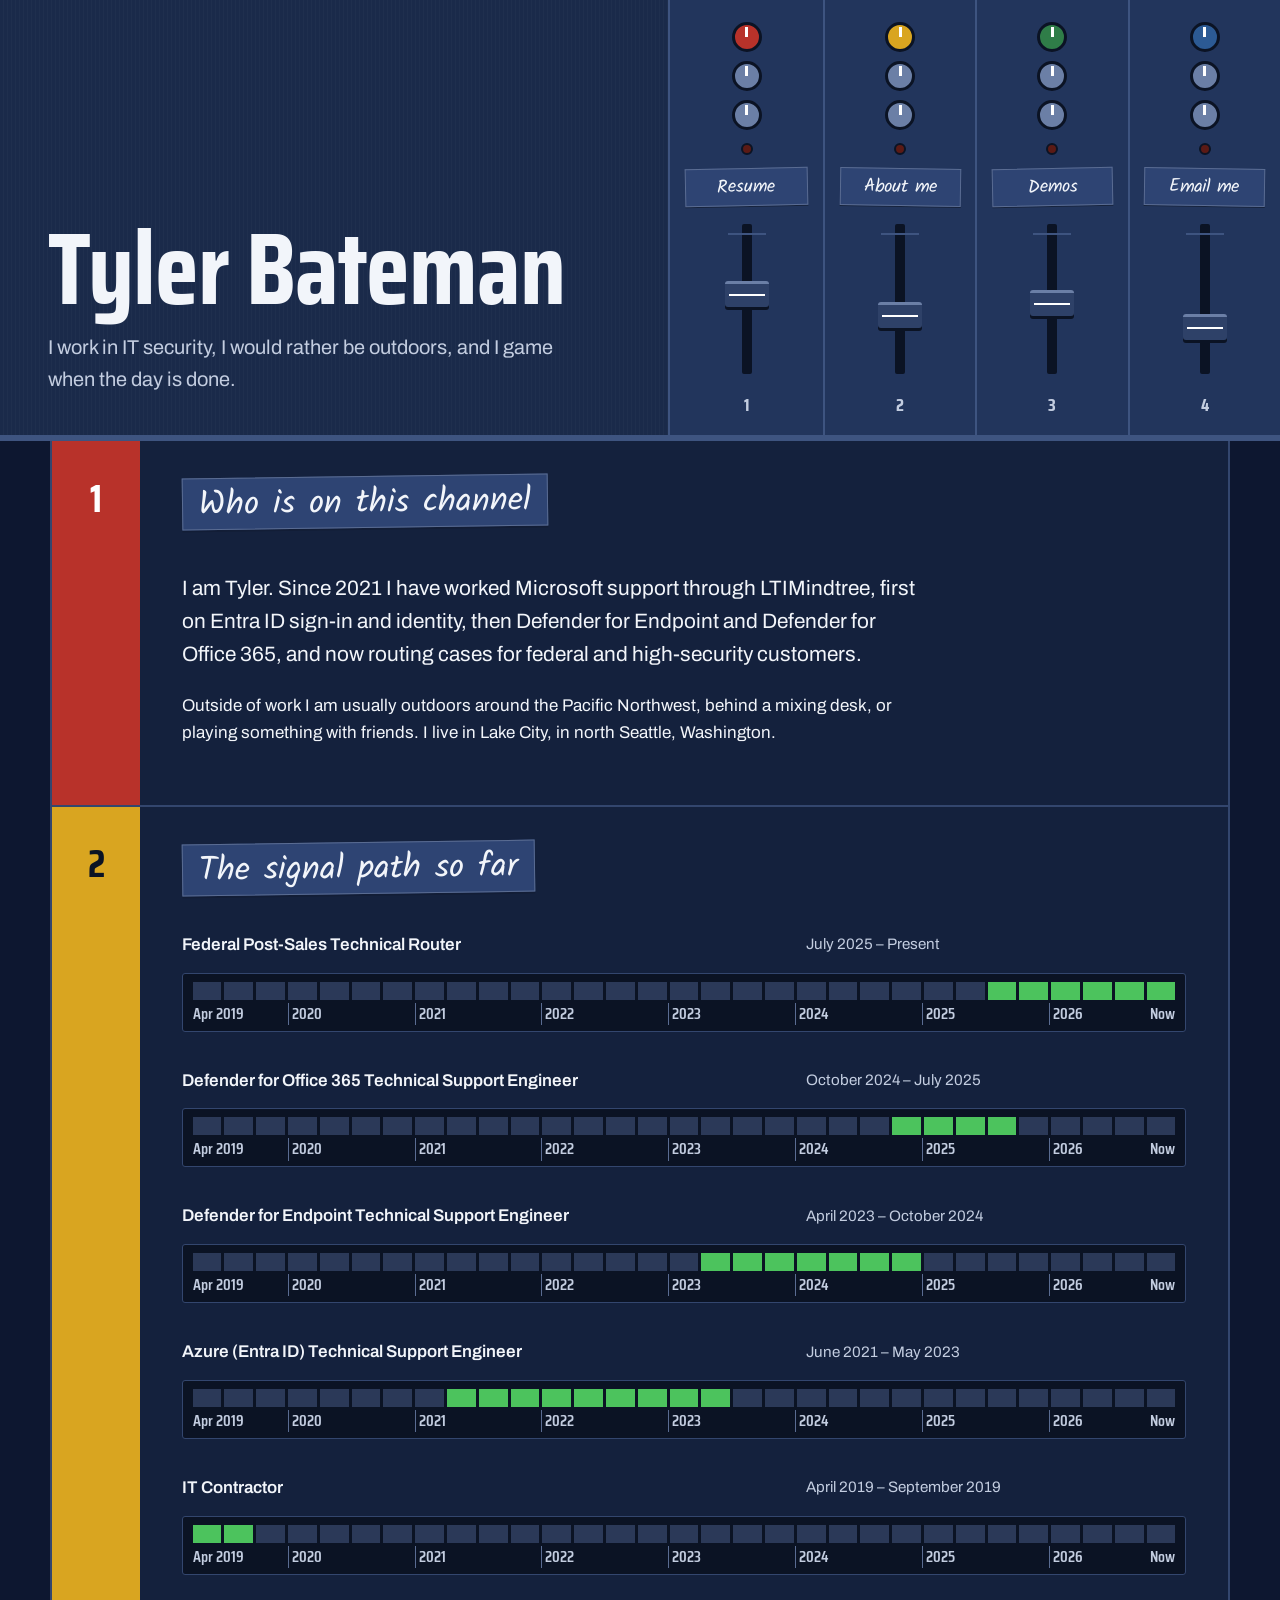
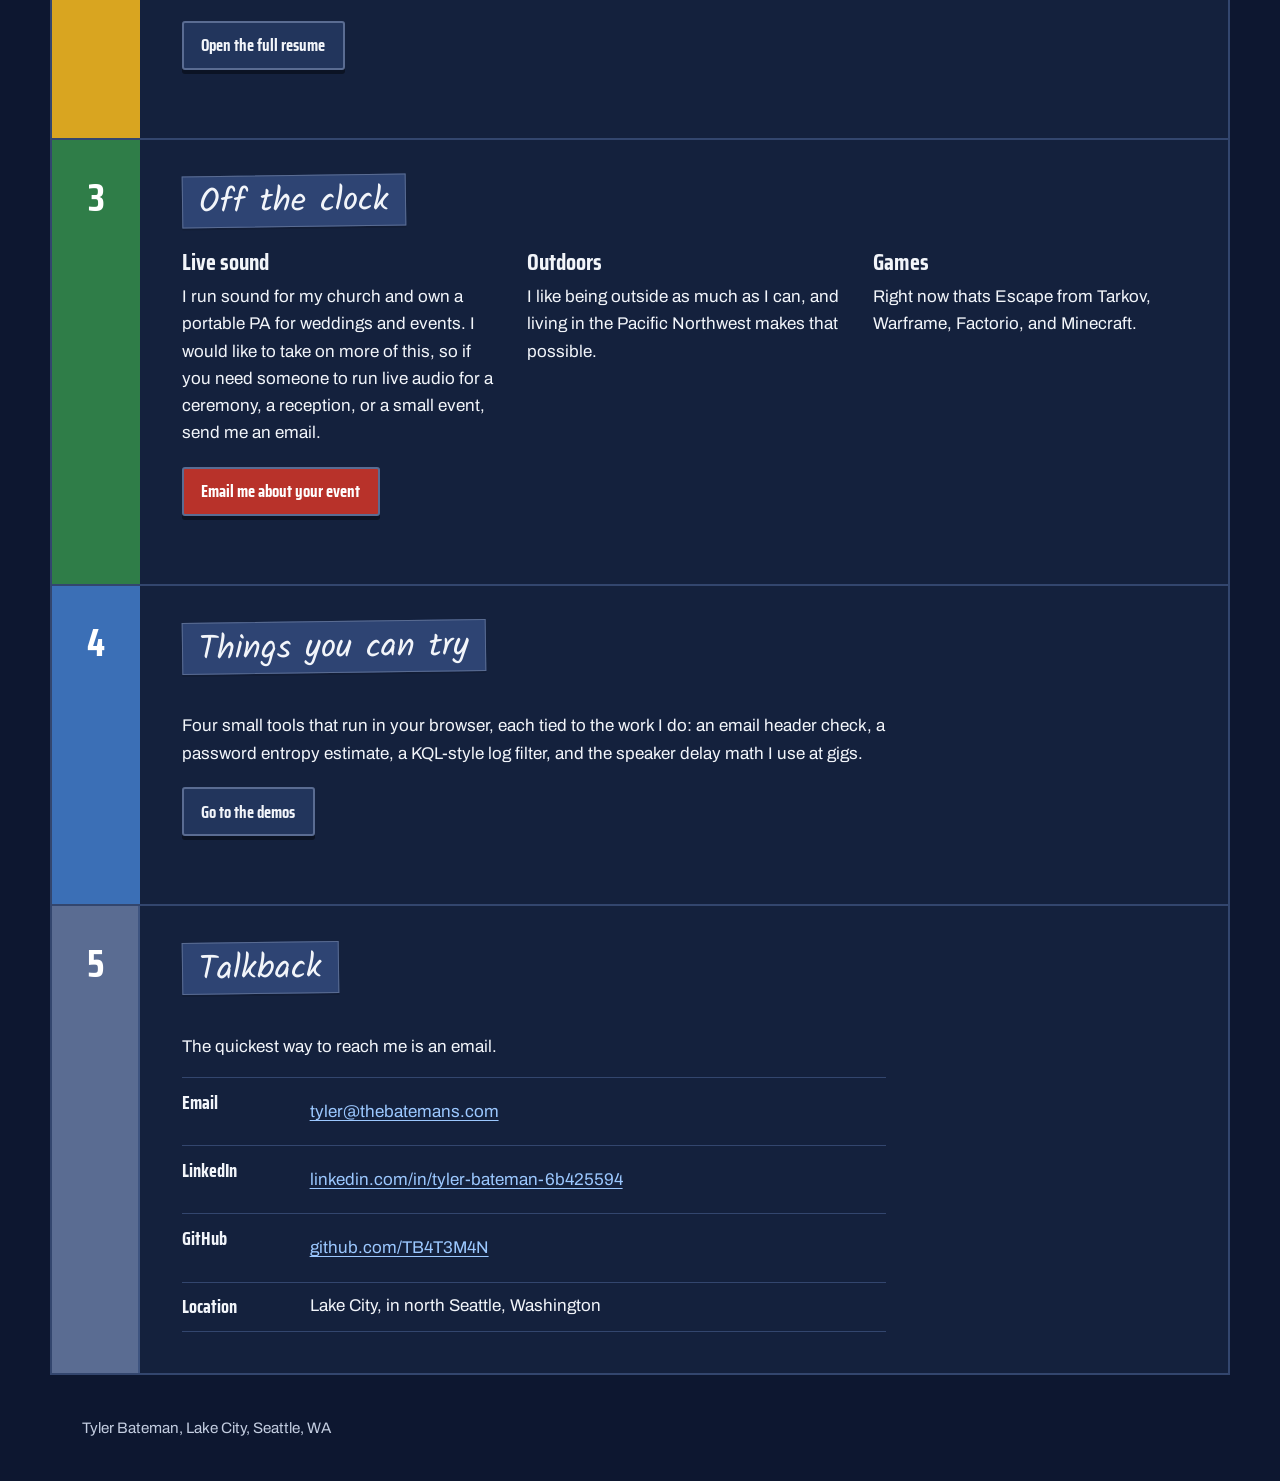
==== commit d2a9f90b: "Update index.html" ====
--- a/index.html
+++ b/index.html
@@ -21,7 +21,7 @@
 <a class="skip" href="#main">Skip to content</a>
 <div id="console" data-root="">
   <noscript>
-    <header class="desk"><div class="plate"><p class="plate-name"><a href="">Tyler Bateman</a></p><p class="plate-line">I work in IT security, I would rather be outdoors, and I game when the day is done.</p></div>
+    <header class="desk"><div class="plate"><p class="plate-name"><a href="">Tyler Bateman</a></p><p class="plate-line">I work in IT security, I would rather be gaming, and I am outdoors when I can.</p></div>
     <nav class="strips" aria-label="Primary"><a class="strip" href="resume/">Resume</a> <a class="strip" href="about/">About me</a> <a class="strip" href="demos/">Demos</a> <a class="strip" href="mailto:tyler@thebatemans.com">Email me</a></nav></header>
   </noscript>
 </div>
@@ -50,9 +50,9 @@
     <h2 class="tape" id="h-life">Off the clock</h2>
     
  <div class="three">
-  <div><h3>Live sound</h3><p>I run sound for my church and own a portable PA for weddings and events. I would like to take on more of that work, so if you need someone to run live audio for a ceremony, a reception, or a small event, send me an email.</p><p><a class="key key-red" href="mailto:tyler@thebatemans.com?subject=Event%20sound%20booking">Email me about your event</a></p></div>
-  <div><h3>Outdoors</h3><p>I like being outside as much as I can, and living in the Pacific Northwest makes that easy.</p></div>
-  <div><h3>Games</h3><p>Right now that means Escape from Tarkov, Warframe, Minecraft, and Path of Exile 1 and 2.</p></div>
+  <div><h3>Live sound</h3><p>I run sound for my church and own a portable PA for weddings and events. I would like to take on more of this, so if you need someone to run live audio for a ceremony, a reception, or a small event, send me an email.</p><p><a class="key key-red" href="mailto:tyler@thebatemans.com?subject=Event%20sound%20booking">Email me about your event</a></p></div>
+  <div><h3>Outdoors</h3><p>I like being outside as much as I can, and living in the Pacific Northwest makes that possible.</p></div>
+  <div><h3>Games</h3><p>Right now thats Escape from Tarkov, Warframe, Factorio, and Minecraft.</p></div>
  </div>
   </div>
 </section><section class="chan" id="try" aria-labelledby="h-try">
@@ -67,7 +67,7 @@
   <div class="chan-num cap-white" aria-hidden="true">5</div>
   <div class="chan-body">
     <h2 class="tape" id="h-contact">Talkback</h2>
-    <p>The quickest way to reach me is email.</p><dl class="io">
+    <p>The quickest way to reach me is an email.</p><dl class="io">
   <div><dt>Email</dt><dd><a href="mailto:tyler@thebatemans.com">tyler@thebatemans.com</a></dd></div>
   <div><dt>LinkedIn</dt><dd><a href="https://www.linkedin.com/in/tyler-bateman-6b425594" rel="noopener noreferrer">linkedin.com/in/tyler-bateman-6b425594</a></dd></div>
   <div><dt>GitHub</dt><dd><a href="https://github.com/TB4T3M4N" rel="noopener noreferrer">github.com/TB4T3M4N</a></dd></div>
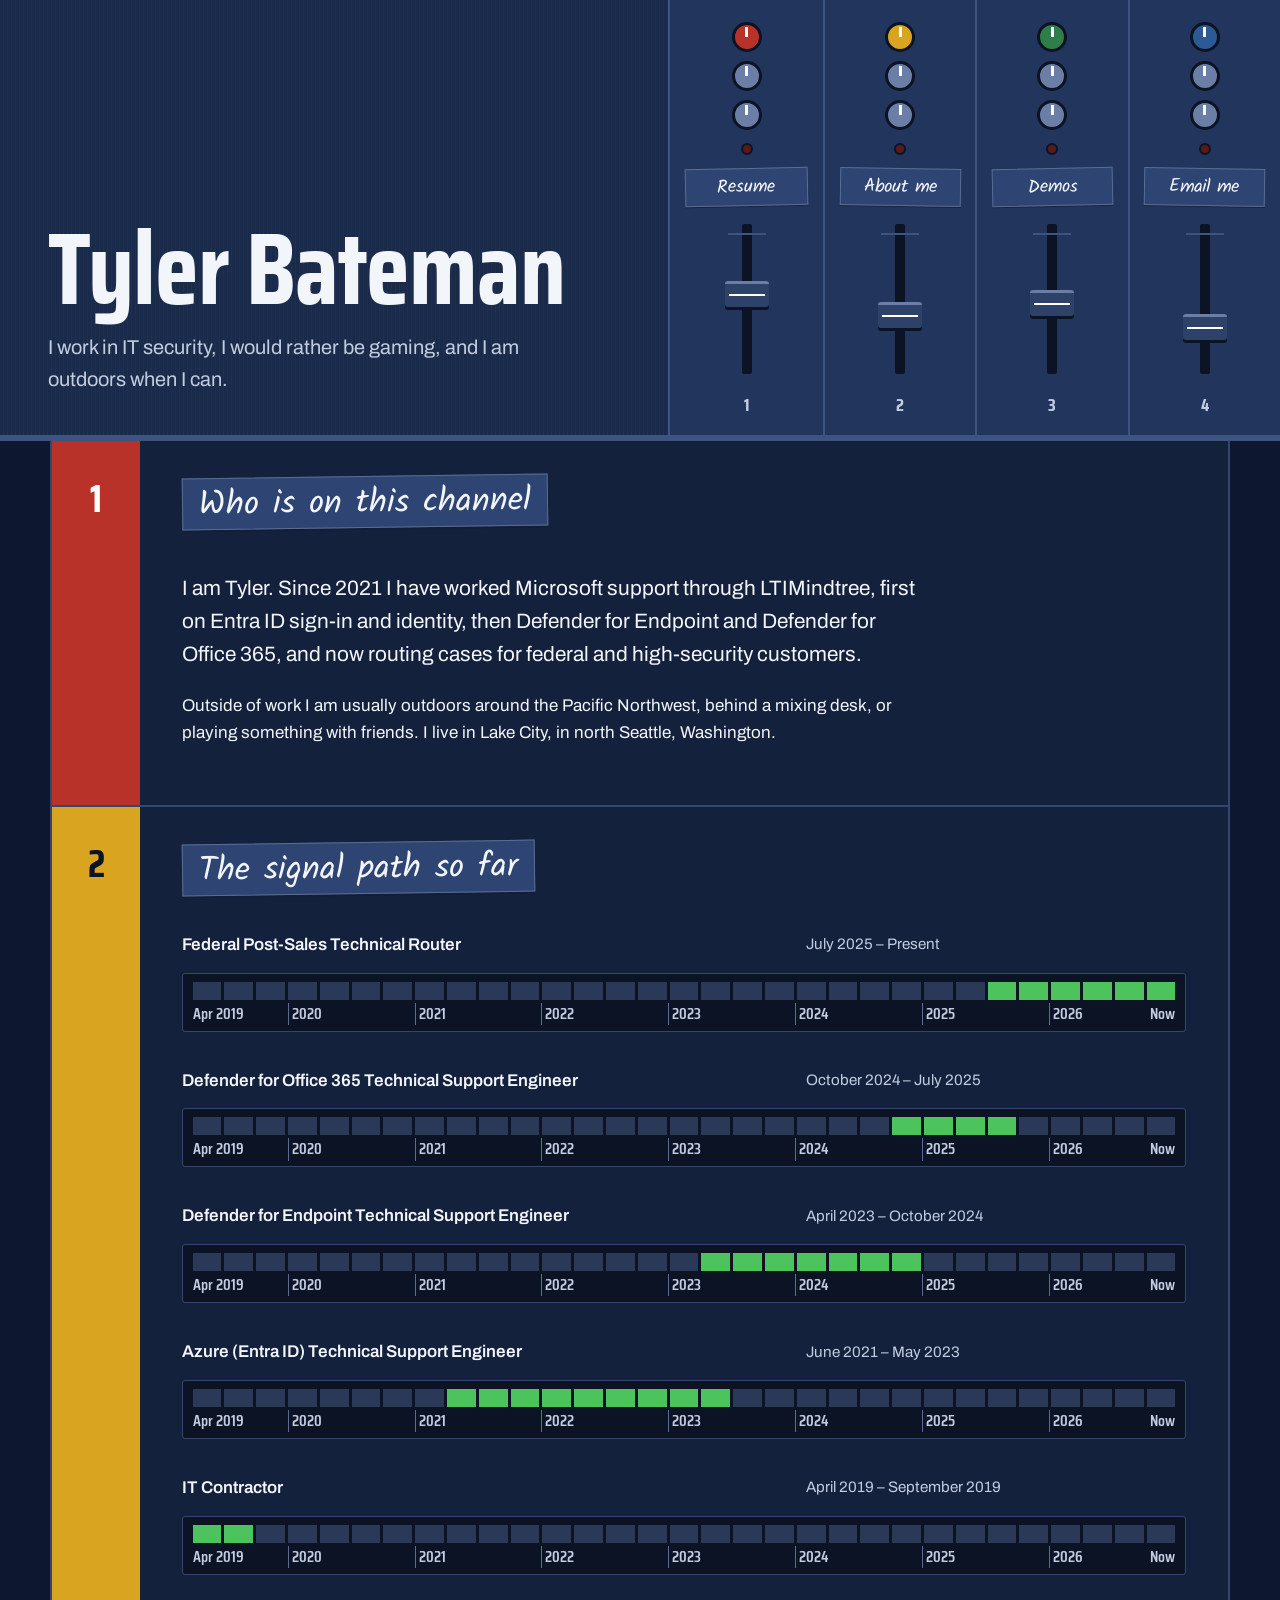
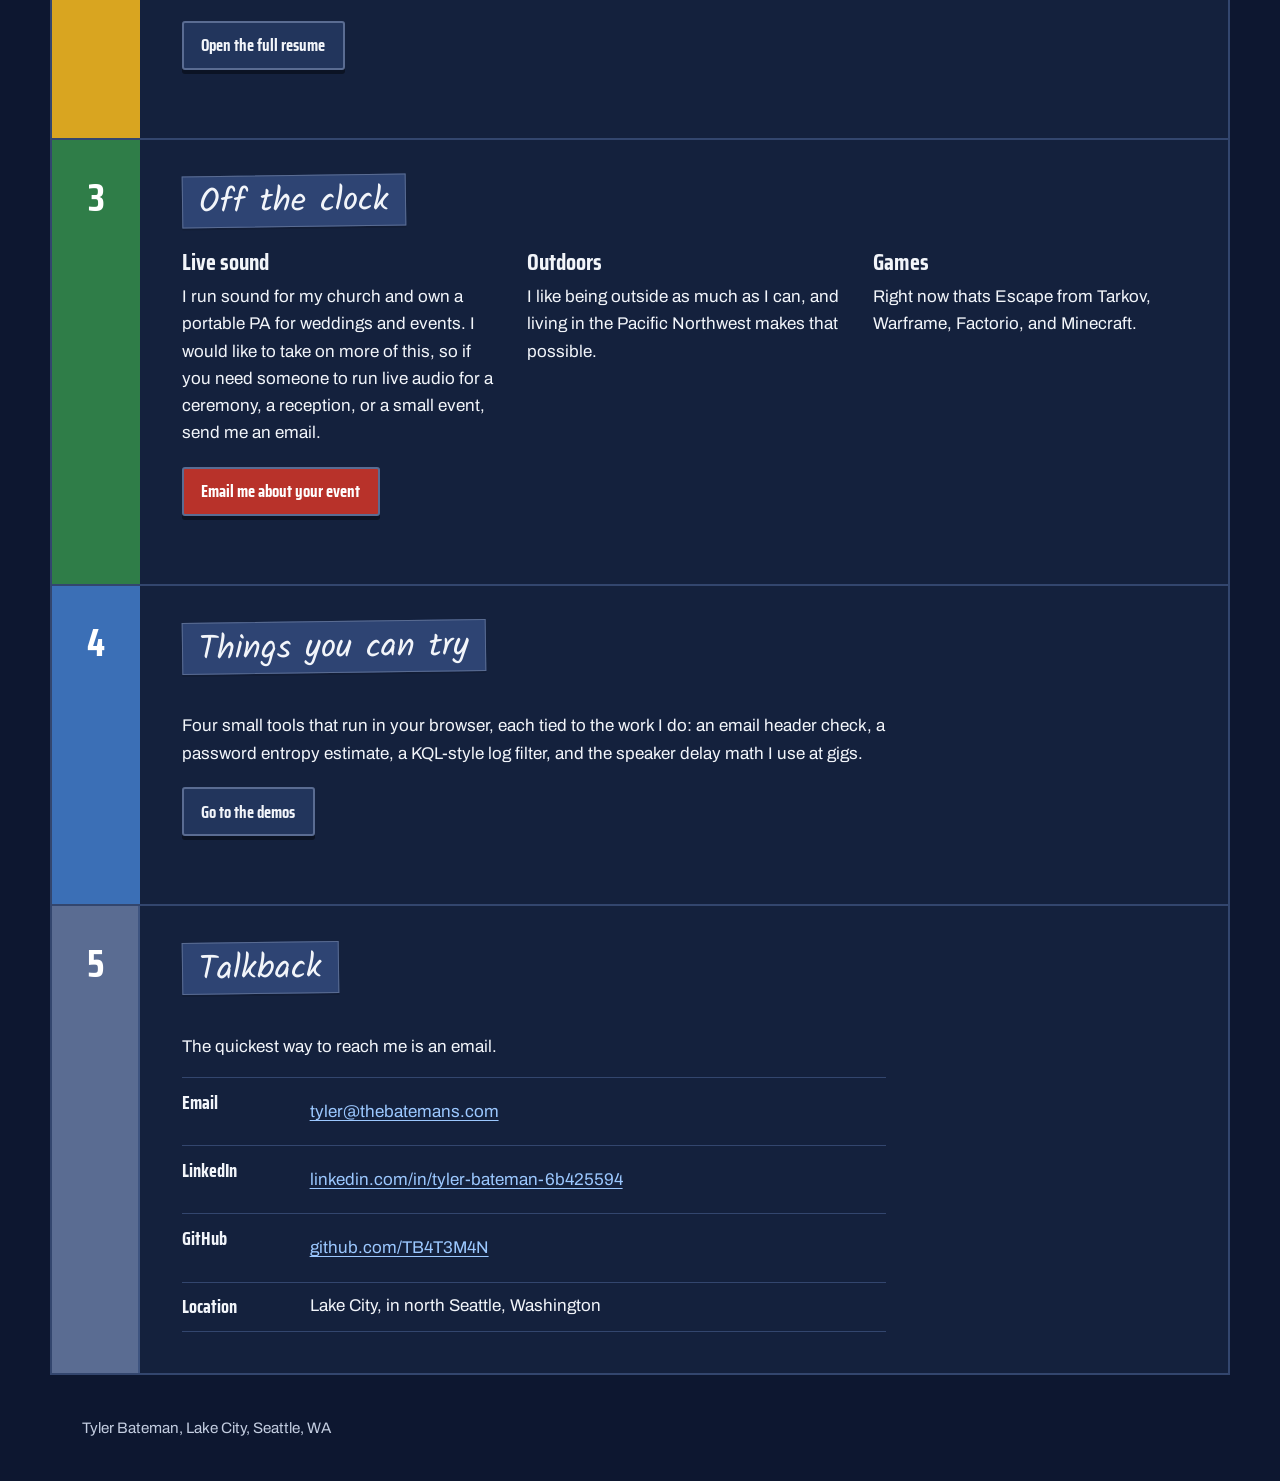
==== commit 28a9972d: "Update index.html" ====
--- a/index.html
+++ b/index.html
@@ -15,7 +15,7 @@
 <link rel="preconnect" href="https://fonts.googleapis.com">
 <link rel="preconnect" href="https://fonts.gstatic.com" crossorigin>
 <link href="https://fonts.googleapis.com/css2?family=Archivo:wght@400;600&family=Saira+Condensed:wght@600;700&family=Kalam:wght@700&display=swap" rel="stylesheet">
-<link rel="stylesheet" href="style.css?v=3">
+<link rel="stylesheet" href="style.css?v=4">
 </head>
 <body>
 <a class="skip" href="#main">Skip to content</a>
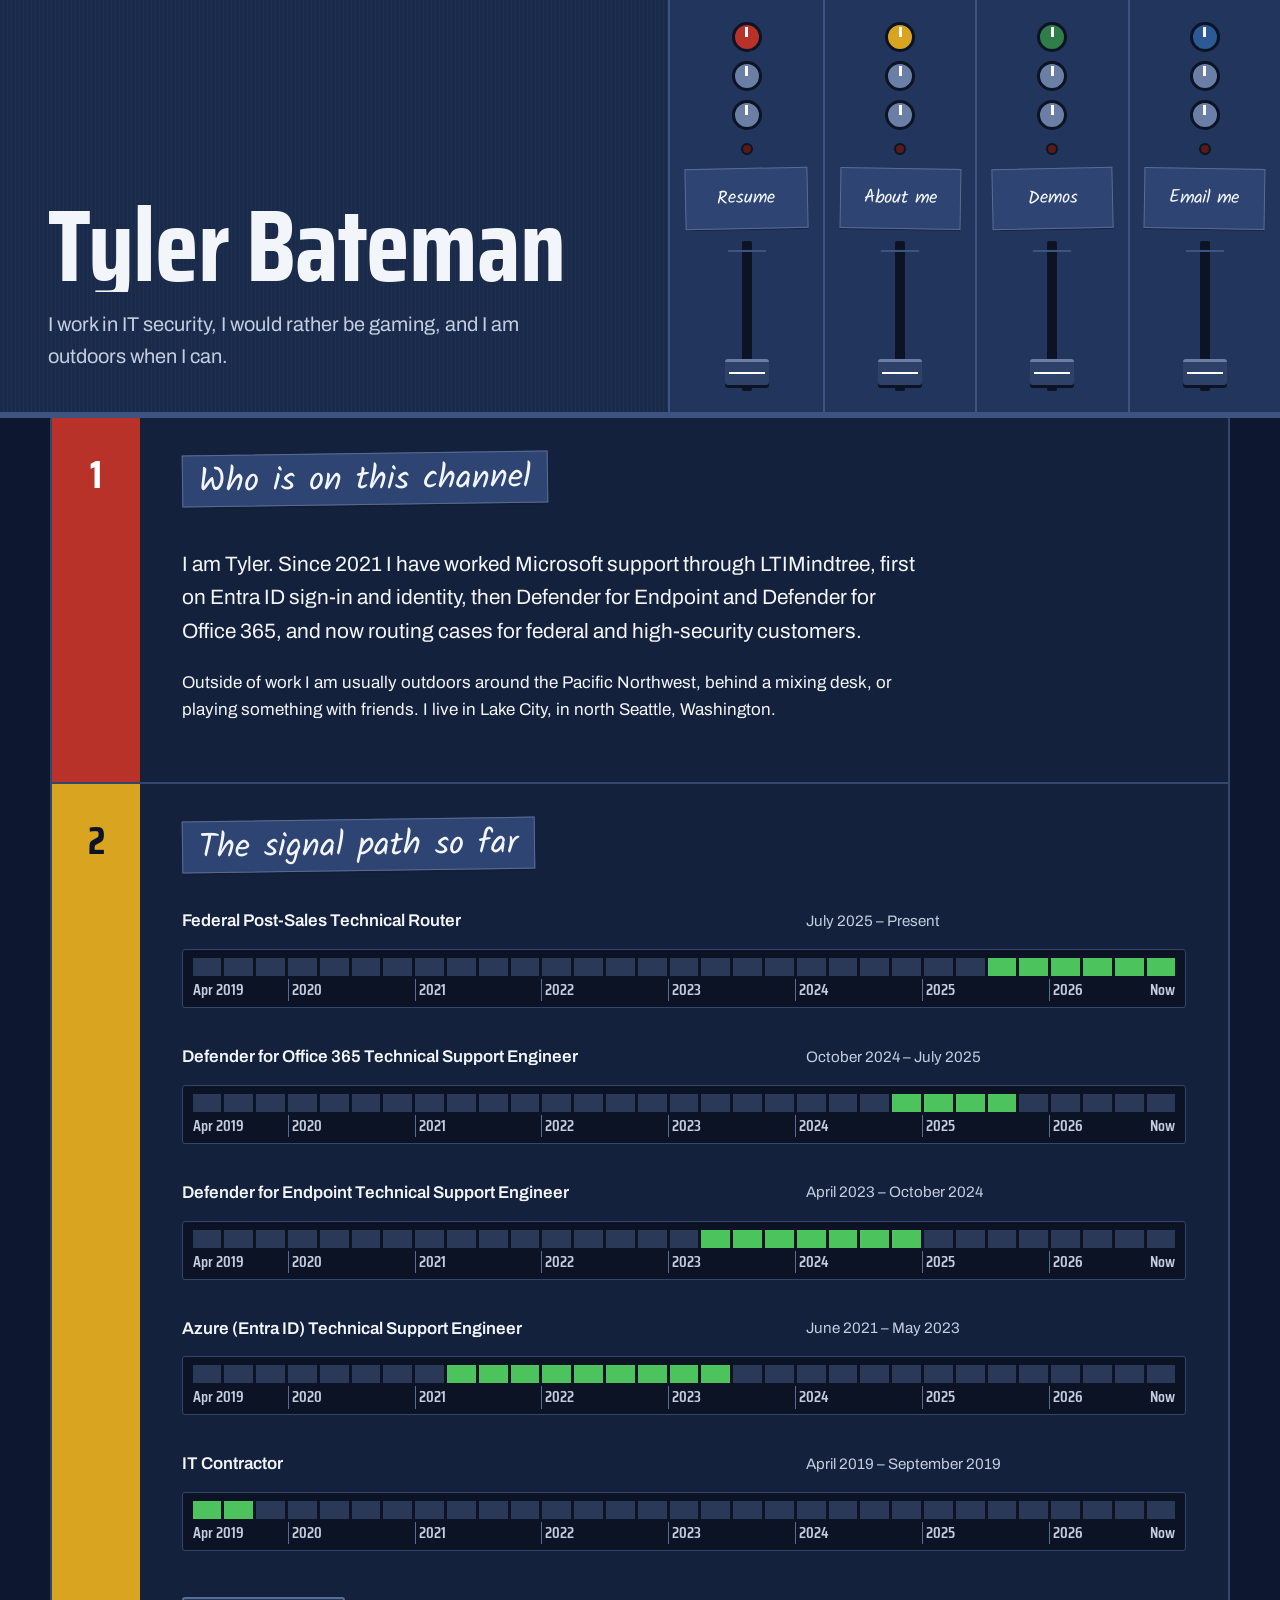
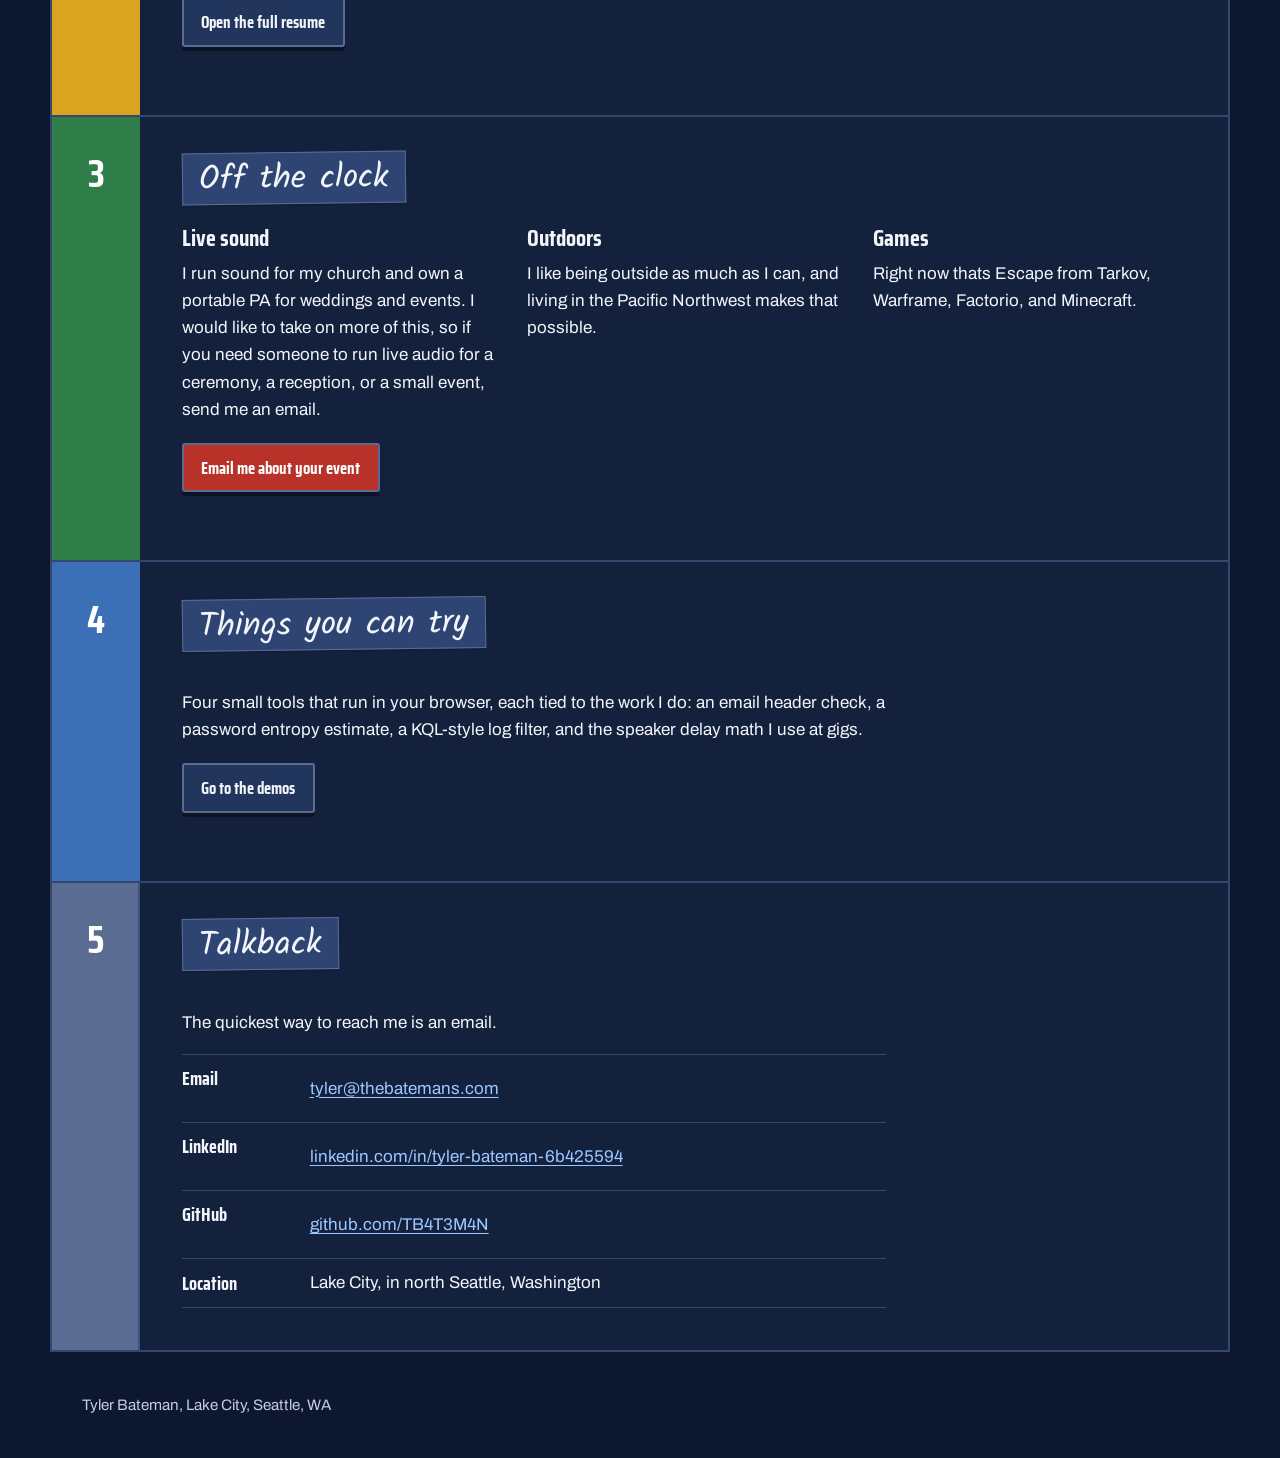
==== commit 8201d29e: "Add files via upload" ====
--- a/index.html
+++ b/index.html
@@ -15,7 +15,7 @@
 <link rel="preconnect" href="https://fonts.googleapis.com">
 <link rel="preconnect" href="https://fonts.gstatic.com" crossorigin>
 <link href="https://fonts.googleapis.com/css2?family=Archivo:wght@400;600&family=Saira+Condensed:wght@600;700&family=Kalam:wght@700&display=swap" rel="stylesheet">
-<link rel="stylesheet" href="style.css?v=4">
+<link rel="stylesheet" href="style.css?v=6">
 </head>
 <body>
 <a class="skip" href="#main">Skip to content</a>
@@ -25,8 +25,8 @@
     <nav class="strips" aria-label="Primary"><a class="strip" href="resume/">Resume</a> <a class="strip" href="about/">About me</a> <a class="strip" href="demos/">Demos</a> <a class="strip" href="mailto:tyler@thebatemans.com">Email me</a></nav></header>
   </noscript>
 </div>
-<script src="assets/console.js?v=3"></script>
-<script src="assets/timeline.js?v=3" defer></script>
+<script src="assets/console.js?v=6"></script>
+<script src="assets/timeline.js?v=6" defer></script>
 <main id="main" class="board">
 <section class="chan" id="intro" aria-labelledby="h-intro">
   <div class="chan-num cap-red" aria-hidden="true">1</div>
--- a/style.css
+++ b/style.css
@@ -25,7 +25,7 @@
 .plate-name a{color:var(--text);text-decoration:none}
 .plate-line{max-width:32rem;font-size:1.25rem;margin:0;color:var(--muted)}
 .strips{display:grid;grid-template-columns:repeat(4,1fr);background:var(--desk-d)}
-.strip{display:flex;flex-direction:column;align-items:center;gap:.8rem;padding:1.4rem .5rem 1rem;text-decoration:none;color:var(--text);
+.strip{display:flex;flex-direction:column;align-items:center;justify-content:flex-start;gap:.8rem;padding:1.4rem .5rem 1rem;text-decoration:none;color:var(--text);
   border-left:2px solid var(--groove);background:var(--face);position:relative}
 .strip:first-child{border-left:0}
 .strip:hover{background:#2a4070;color:var(--text)}
@@ -42,10 +42,9 @@
 .strip.is-up .scrib{background:var(--hot);color:var(--ink);border-color:var(--hot)}
 .slot{position:relative;width:10px;height:150px;background:#0b1324;border-radius:2px;margin:.3rem 0}
 .slot::before{content:"";position:absolute;left:-14px;right:-14px;top:6%;height:2px;background:var(--groove)}
-.fader{position:absolute;left:50%;top:var(--pos,50%);width:44px;height:26px;margin-left:-22px;background:#2e4168;border-radius:3px;
+.fader{position:absolute;left:50%;bottom:6px;width:44px;height:26px;margin-left:-22px;background:#2e4168;border-radius:3px;
   border-top:3px solid #6b7fa6;box-shadow:0 3px 0 #0b1324}
 .fader::after{content:"";position:absolute;left:4px;right:4px;top:10px;height:2px;background:#fff}
-.chnum{font:700 1.1rem "Saira Condensed",sans-serif;color:var(--muted)}
 
 /* ---- board */
 .board{background:var(--navy);max-width:1180px;margin:0 auto;border-left:2px solid var(--line);border-right:2px solid var(--line)}
@@ -198,7 +197,6 @@
   .strip:nth-child(2n) .scrib{transform:none}
   .strip{min-width:0;padding:.9rem .25rem .6rem}
   .slot{height:64px}
-  .chnum{font-size:1rem}
   .plate-name{font-size:3.1rem}
   .plate-line{font-size:1.1rem}
   .rs-dates,.foot,.demo-privacy,.demo-note,.demo-source,.is-soon-text,.io dd,.inputs td,.inputs th,.dates,.span{font-size:1rem}
@@ -215,3 +213,58 @@
   .scrib{font-size:1rem;letter-spacing:-.01em}
   .knob{width:16px;height:16px}
 }
+
+/* ---- compact bar: slides in at the top once the header scrolls away */
+html{scroll-padding-top:7.5rem}
+.mini{position:fixed;top:0;left:0;right:0;z-index:8;visibility:hidden;transform:translateY(-110%);
+  transition:transform .28s ease,visibility 0s linear .28s;
+  background:repeating-linear-gradient(90deg,transparent 0 3px,rgba(255,255,255,.025) 3px 4px),var(--desk);
+  border-bottom:4px solid var(--groove);box-shadow:0 6px 14px rgba(5,10,22,.55)}
+.mini.is-on{visibility:visible;transform:none;transition:transform .28s ease,visibility 0s}
+.mini-in{max-width:1180px;margin:0 auto;display:grid;grid-template-columns:minmax(0,1fr) minmax(0,1.6fr);align-items:stretch}
+.mini-name{align-self:center;justify-self:start;font:700 2rem/1 "Saira Condensed",sans-serif;color:var(--text);text-decoration:none;padding:.4rem 1.4rem;min-height:44px;display:flex;align-items:center}
+.mini-name:hover{color:var(--hot)}
+.mini-strips{display:grid;grid-template-columns:repeat(4,minmax(0,1fr));background:var(--desk-d)}
+.mstrip{display:flex;flex-direction:column;align-items:center;gap:.35rem;padding:.45rem .4rem .5rem;min-height:44px;min-width:0;text-decoration:none;color:var(--text);
+  border-left:2px solid var(--groove);background:var(--face)}
+.mstrip:hover{background:#2a4070;color:var(--text)}
+.mtop{display:flex;align-items:center;gap:.4rem}
+.mknob{width:18px;height:18px;border-width:2px}
+.mknob::after{height:6px;top:1px;width:2px;margin-left:-1px}
+.mled{width:9px;height:9px}
+.mstrip.is-up .mled,.mstrip:hover .mled{background:#ff4b3a;box-shadow:0 0 6px #ff4b3a}
+.mstrip .scrib{width:90%}
+.mstrip:nth-child(2n) .scrib{transform:rotate(.9deg)}
+.mstrip.is-up .scrib{background:var(--hot);color:var(--ink);border-color:var(--hot)}
+.mslot{position:relative;display:block;width:78%;height:6px;background:#0b1324;border-radius:2px;margin:.25rem 0 .15rem}
+.mfader{position:absolute;top:50%;left:22%;width:22px;height:14px;margin:-7px 0 0 -11px;background:#2e4168;border-radius:2px;
+  border-left:2px solid #6b7fa6;box-shadow:2px 0 0 #0b1324}
+.mfader::after{content:"";position:absolute;top:2px;bottom:2px;left:50%;width:2px;margin-left:-1px;background:#fff}
+@media (max-width:900px){
+  html{scroll-padding-top:9.5rem}
+  .mini-in{grid-template-columns:minmax(0,1fr)}
+  .mini-name{font-size:1.6rem;padding:.2rem 1rem}
+}
+@media (max-width:640px){
+  .mstrip{padding:.4rem .15rem .45rem;gap:.3rem}
+  .mstrip .scrib,.mstrip:nth-child(2n) .scrib{transform:none;width:100%}
+  .mknob{width:16px;height:16px}
+}
+@media (prefers-reduced-motion:reduce){.mini,.mini.is-on{transition:none!important}}
+
+/* ---- fixed console layout: dials pinned to the top, faders pinned to the
+   bottom, labels kept to one line so nothing shifts between pages, on
+   hover or tap, or when the web fonts finish loading */
+.strip,.mstrip{justify-content:flex-start}
+.strip .slot,.mstrip .mslot{margin-top:auto;flex:none}
+.knobs,.led,.mtop{flex:none}
+.strip .scrib,.mstrip .scrib{flex:none;white-space:nowrap;overflow:hidden;text-overflow:clip}
+@media (min-width:901px){
+  /* side-by-side header: strips are narrower, so a label may take two
+     lines; every label box keeps room for two so all strips match */
+  .strip .scrib{white-space:normal;overflow:visible;height:calc(2.4em + .9rem + 2px);display:flex;align-items:center;justify-content:center}
+}
+.strip:active,.mstrip:active,.strip:hover,.mstrip:hover{transform:none}
+/* the name stays on one line even before its web font arrives, so the
+   console below it does not drop and then jump back up */
+.plate-name,.mini-name{white-space:nowrap;overflow:hidden;max-width:100%}
